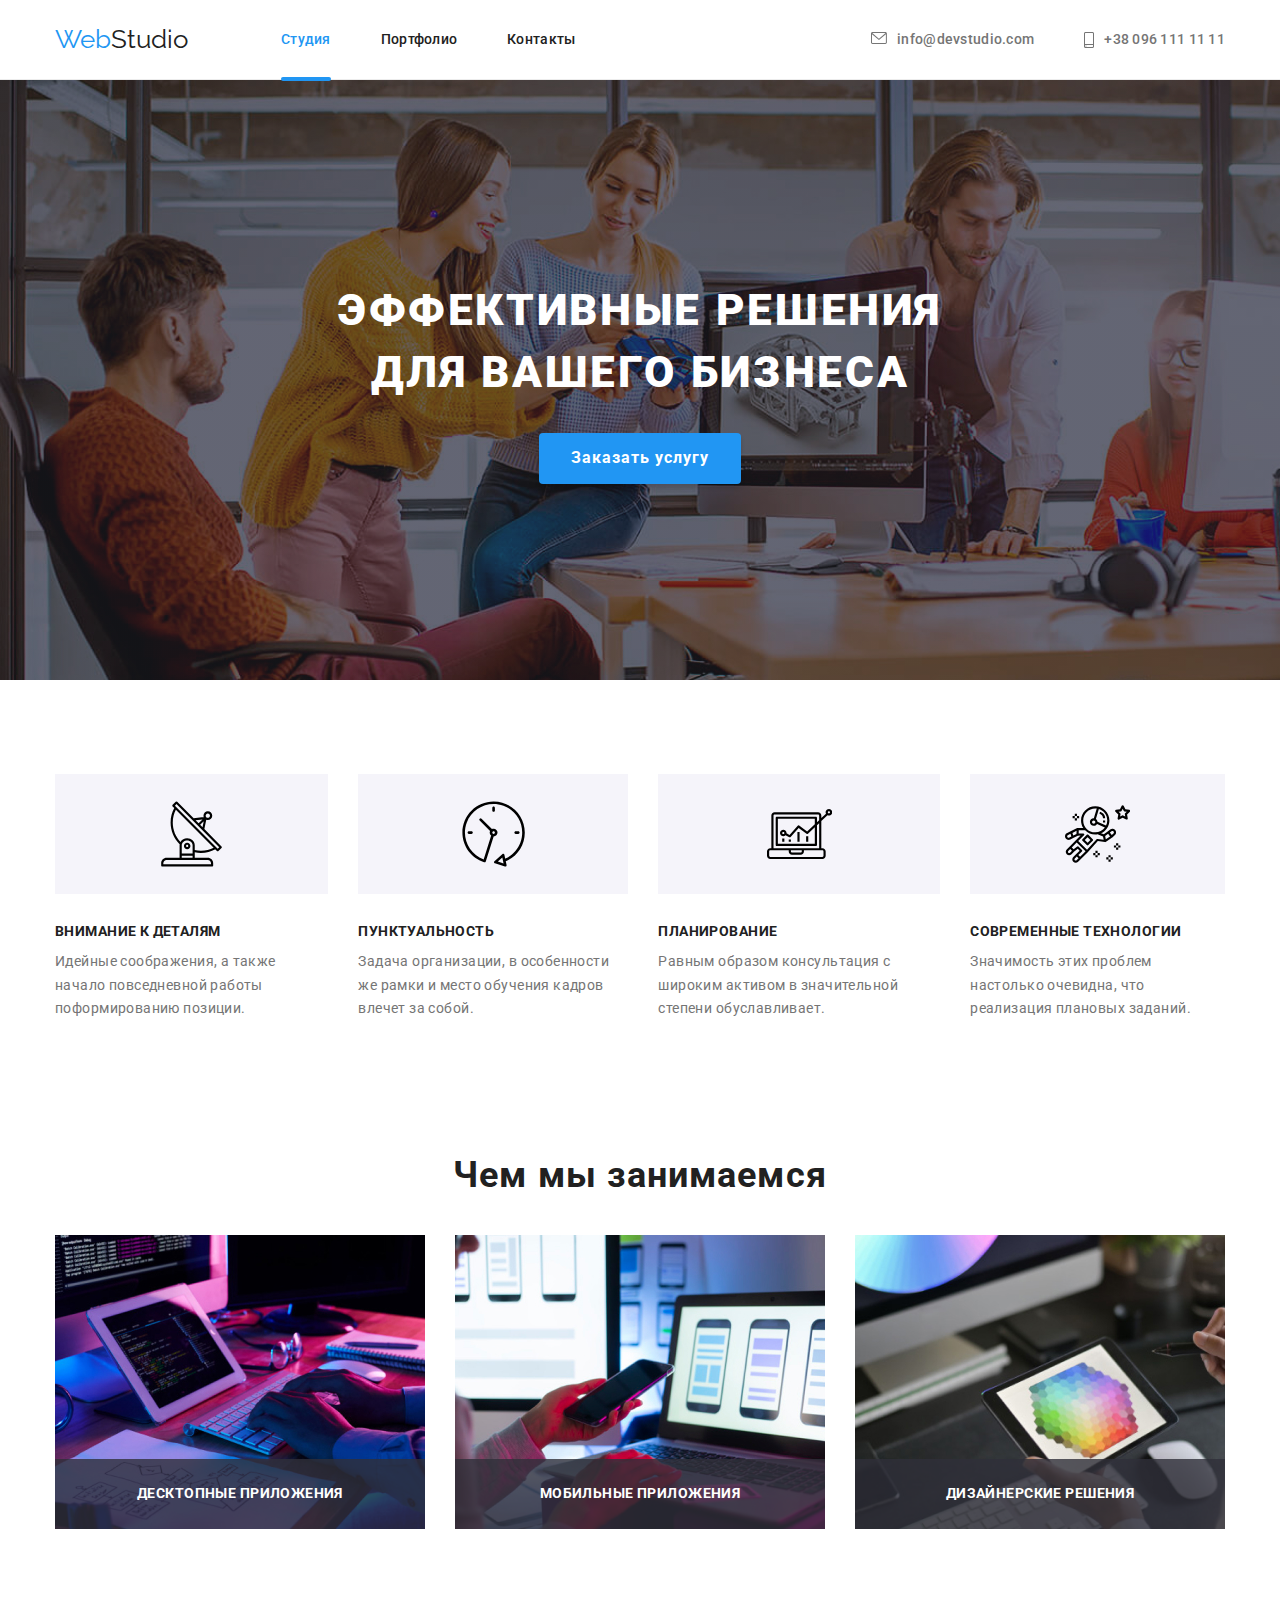
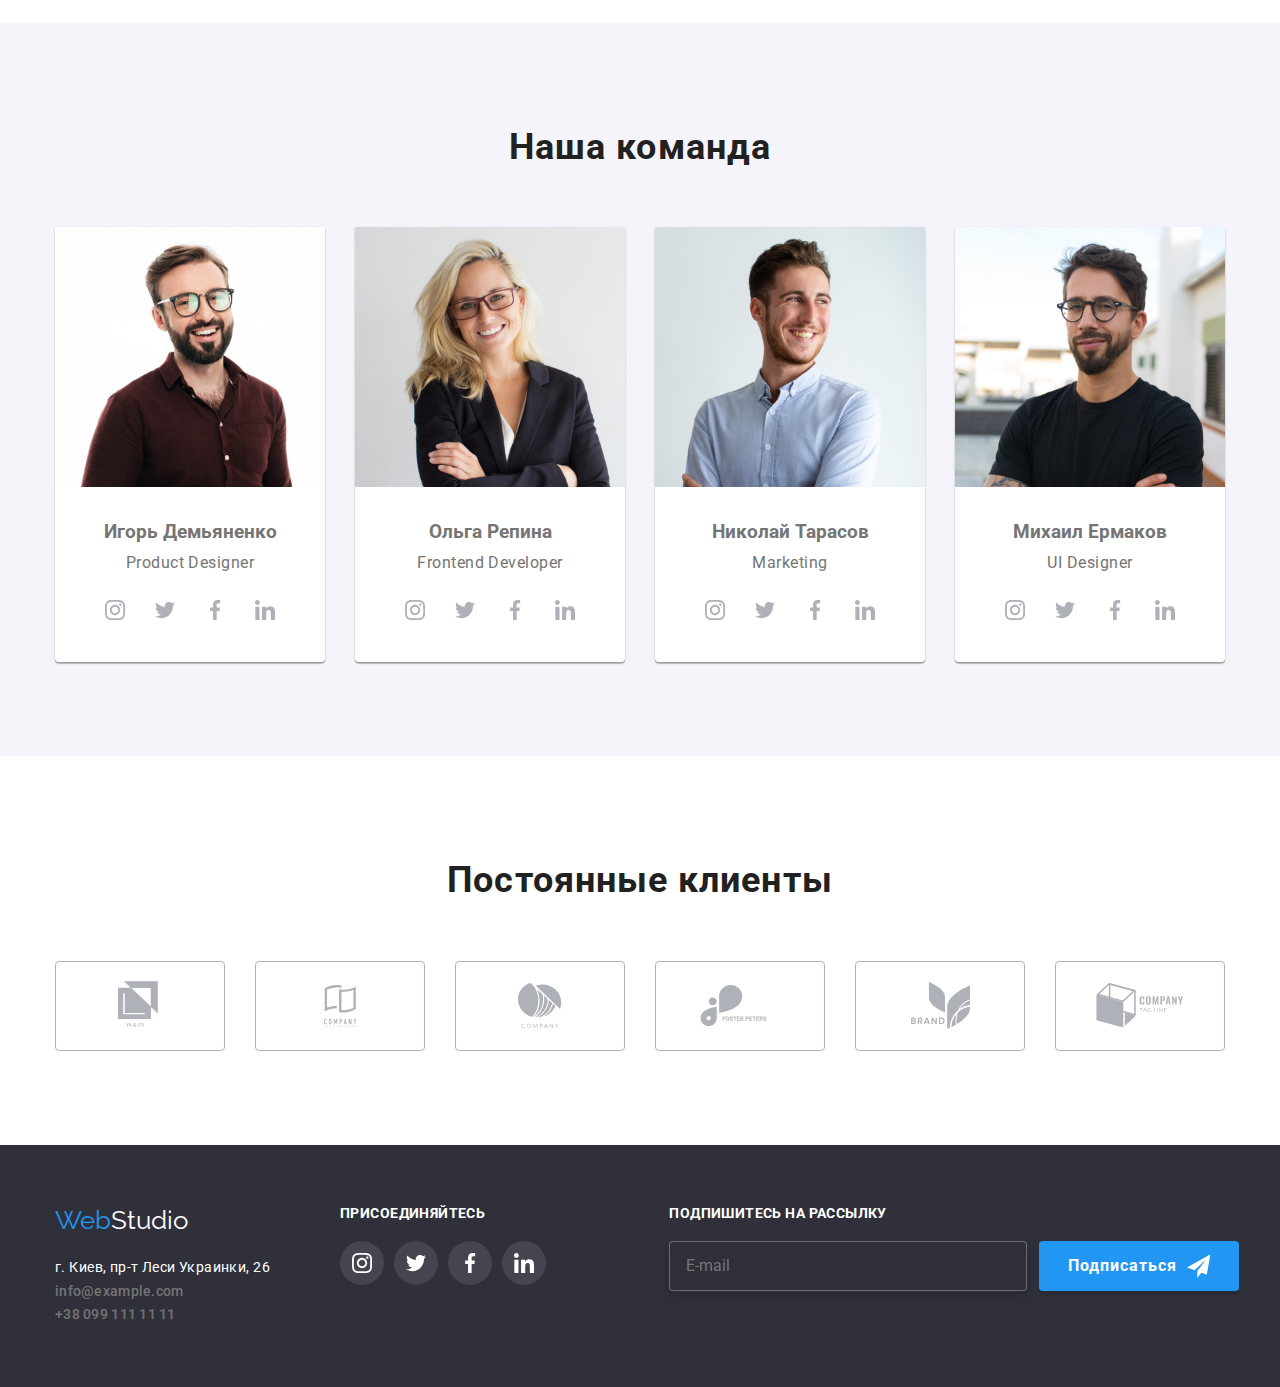
==== index.html @ 52aed9af "commit" ====
<!DOCTYPE html>
<html lang="en">
  <head>
    <meta charset="UTF-8" />
    <meta name="viewport" content="width=device-width, initial-scale=1.0" />
    <title>Web Studio</title>
    <link href="https://fonts.googleapis.com/css2?family=Raleway:wght@700&family=Roboto:wght@400;500;700;900&display=swap"
      rel="stylesheet">
      <link rel="stylesheet" href="https://cdnjs.cloudflare.com/ajax/libs/modern-normalize/1.0.0/modern-normalize.min.css">
    <link rel="stylesheet" href="./css/common.css">
    <link rel="stylesheet" href="./css/main.css">
  </head>
  <body class="page">
    <!--header-->
    <header class="header">
      <div class="container header-nav">
        <nav class="header-nav">
        <a href="./index.html" aria-label="Logo" class="logo">Web<span class="header-logo">Studio</span></a>
        <ul class="site-nav list">
          <li class="item"><a href="./index.html" class="site-nav-link current">Студия</a></li>
          <li class="item"><a href="./portfolio.html" class="site-nav-link">Портфолио</a></li>
          <li class="item"><a href="#Контакты" class="site-nav-link">Контакты</a></li>
        </ul>
        </nav>
        
        <address class="site-nav-right">
        <ul class="site-nav-right list">
          <li class="item-right">
            <a href=mailto:info@example.com class="site-nav-right-link mail-icon">
            <svg class="icon" width="16px" height="12px">
              <use href="./images/symbol-defs.svg#icon-mail"></use>
            </svg>
            info@devstudio.com
          </a>
        </li>
          <li class="item-right">
            <a href="tel:+380991111111" class="site-nav-right-link  tel-icon">
            <svg class="icon" width="10px" height="16px">
              <use href="./images/symbol-defs.svg#icon-tel"></use>
            </svg>
            +38 096 111 11 11</a>
          </li>
        </ul>
        </address>
      </div>
    </header>

    <main>
      <!--hero-->
      <section class="hero">
          <h1 class="hero-title">Эффективные решения <br> для вашего бизнеса</h1>
          <button class="button" data-modal-open>Заказать услугу</button>
      </section>

      <!--advantages--> 
      <section class="section-advantages">
        <div class="container advantages">
          <ul class="advantages-list list">
            <li class="advantages-list-items first-advantage">
              <a class="adv-link-icon" href="">
                <svg class="advantages-icon" width="65px" height="70px">
                  <use href="./images/symbol-defs.svg#icon-firstadv"></use>
                </svg>
              </a>
              <h2 class="advantages-list-title">ВНИМАНИЕ К ДЕТАЛЯМ</h2>
              <p class="advantages-text">
                Идейные соображения, а также начало повседневной работы
                поформированию позиции.
              </p>
            </li>
            <li class="advantages-list-items second-advantage">
              <a class="adv-link-icon" href="">
                <svg class="advantages-icon" width="65.23px" height="70px">
                  <use href="./images/symbol-defs.svg#icon-secondadv"></use>
                </svg>
              </a>
              <h2 class="advantages-list-title">ПУНКТУАЛЬНОСТЬ</h2>
              <p class="advantages-text">
                Задача организации, в особенности же рамки и место обучения кадров
                влечет за собой.
              </p>
            </li>
            <li class="advantages-list-items third-advantage">
              <a class="adv-link-icon" href="">
                <svg class="advantages-icon" width="65.23px" height="70px">
                  <use href="./images/symbol-defs.svg#icon-thirdadv"></use>
                </svg>
              </a>
              <h2 class="advantages-list-title">ПЛАНИРОВАНИЕ</h2>
              <p class="advantages-text">
                Равным образом консультация с широким активом в значительной
                степени обуславливает.
              </p>
            </li>
            <li class="advantages-list-items fourth-advantage">
              <a class="adv-link-icon" href="">
                <svg class="advantages-icon" width="65.23px" height="70px">
                  <use href="./images/symbol-defs.svg#icon-fourthadv"></use>
                </svg>
              </a>
              <h2 class="advantages-list-title">СОВРЕМЕННЫЕ ТЕХНОЛОГИИ</h2>
              <p class="advantages-text">
                Значимость этих проблем настолько очевидна, что реализация
                плановых заданий.
              </p>
            </li>
          </ul>
        </div>
      </section>

      <!--Services-->
      <section class="section-services">
        <div class="services container">
          <h2 class="services-title">Чем мы занимаемся</h2>
          <ul class="services-list list">
            <li class="services-list-point">
              <div class="services-container">
                <img class="service-list-image" src="/images/img.jpg" alt="image">
                <p class="services-text">Десктопные приложения</p>
              </div>
            </li>
            
            <li class="services-list-point">
              <div class="services-container">
                <img class="service-list-image" src="/images/img1.jpg" alt="image">
                <p class="services-text">Мобильные приложения</p>
              </div>
            </li>
            <li class="services-list-point">
              <div class="services-container">
                <img class="service-list-image" src="/images/img2.jpg" alt="image">
                <p class="services-text">Дизайнерские решения</p>
              </div>
            </li>
          </ul>
        </div>
      </section>

      <!--Team-->
      <section class="section-team">
          <div class="container">
            <h2 class="team-title">Наша команда</h2>
            <ul class="list team">
              <li class="team-list">
                <img src="/images/img3.jpg" alt="Игорь Демьяненко" width="270"/>
                <h3 class="section-title-name">Игорь Демьяненко</h3>
                <p class="team-position">Product Designer</p>
                <ul class="list icon-list" >
                  <li class="team-social">
                    <a class="team-icon" href="">
                      <svg class="team-svg" width="20px" height="20px">
                        <use href="./images/symbol-defs.svg#icon-insta"></use>
                      </svg>
                   </a>
                  </li>
                  <li class="team-social">
                    <a href="" class="team-icon">
                    <svg class="team-svg" width="20px" height="20px">
                      <use href="./images/symbol-defs.svg#icon-twitter"></use>
                    </svg>
                    </a>
                  </li>
                  <li class="team-social">
                    <a href="" class="team-icon">
                    <svg class="team-svg" width="20px" height="20px">
                      <use href="./images/symbol-defs.svg#icon-facebook"></use>
                    </svg>
                    </a>
                  </li>
                  <li class="team-social">
                    <a href="" class="team-icon">
                    <svg class="team-svg" width="20px" height="20px">
                      <use href="./images/symbol-defs.svg#icon-linkedin"></use>
                    </svg>
                    </a>
                  </li>
                </ul>
              </li>
              <li class="team-list">
                <img src="/images/img4.jpg" alt="Ольга Репина" width="270"/>
                <h3 class="section-title-name">Ольга Репина</h3>
                <p class="team-position">Frontend Developer</p>
                <ul class="list icon-list">
                  <li class="team-social">
                    <a class="team-icon" href="">
                      <svg class="team-svg" width="20px" height="20px">
                        <use href="./images/symbol-defs.svg#icon-insta"></use>
                      </svg>
                    </a>
                  </li>
                  <li class="team-social">
                    <a href="" class="team-icon">
                      <svg class="team-svg" width="20px" height="20px">
                        <use href="./images/symbol-defs.svg#icon-twitter"></use>
                      </svg>
                    </a>
                  </li>
                  <li class="team-social">
                    <a href="" class="team-icon">
                      <svg class="team-svg" width="20px" height="20px">
                        <use href="./images/symbol-defs.svg#icon-facebook"></use>
                      </svg>
                    </a>
                  </li>
                  <li class="team-social">
                    <a href="" class="team-icon">
                      <svg class="team-svg" width="20px" height="20px">
                        <use href="./images/symbol-defs.svg#icon-linkedin"></use>
                      </svg>
                    </a>
                  </li>
                </ul>
              </li>
              <li class="team-list">
                <img src="/images/img5.jpg" alt="Николай Тарасов" width="270"/>
                <h3 class="section-title-name">Николай Тарасов</h3>
                <p class="team-position">Marketing</p>
                <ul class="list icon-list">
                  <li class="team-social">
                    <a class="team-icon" href="">
                      <svg class="team-svg" width="20px" height="20px">
                        <use href="./images/symbol-defs.svg#icon-insta"></use>
                      </svg>
                    </a>
                  </li>
                  <li class="team-social">
                    <a href="" class="team-icon">
                      <svg class="team-svg" width="20px" height="20px">
                        <use href="./images/symbol-defs.svg#icon-twitter"></use>
                      </svg>
                    </a>
                  </li>
                  <li class="team-social">
                    <a href="" class="team-icon">
                      <svg  class="team-svg" width="20px" height="20px">
                        <use href="./images/symbol-defs.svg#icon-facebook"></use>
                      </svg>
                    </a>
                  </li>
                  <li class="team-social">
                    <a href="" class="team-icon">
                      <svg  class="team-svg" width="20px" height="20px">
                        <use href="./images/symbol-defs.svg#icon-linkedin"></use>
                      </svg>
                    </a>
                  </li>
                </ul>
              </li>
              <li class="team-list">
                <img src="/images/img6.jpg" alt="Михаил Ермаков" width="270"/>
                <h3 class="section-title-name">Михаил Ермаков</h3>
                <p class="team-position">UI Designer</p>
              <ul class="list icon-list">
                <li class="team-social">
                  <a class="team-icon" href="">
                    <svg class="team-svg" width="20px" height="20px">
                      <use href="./images/symbol-defs.svg#icon-insta"></use>
                    </svg>
                  </a>
                </li>
                <li class="team-social">
                  <a href="" class="team-icon">
                    <svg class="team-svg" width="20px" height="20px">
                      <use href="./images/symbol-defs.svg#icon-twitter"></use>
                    </svg>
                  </a>
                </li>
                <li class="team-social">
                  <a href="" class="team-icon">
                    <svg class="team-svg" width="20px" height="20px">
                      <use href="./images/symbol-defs.svg#icon-facebook"></use>
                    </svg>
                  </a>
                </li>
                <li class="team-social">
                  <a href="" class="team-icon">
                    <svg class="team-svg" width="20px" height="20px">
                      <use href="./images/symbol-defs.svg#icon-linkedin"></use>
                    </svg>
                  </a>
                </li>
              </ul>
              </li>
            </ul>
          </div>
      </section>

      <!--CLIENTS-->
      <section class="clients">
        <div class="container">
          <h2 class="clients-title">Постоянные клиенты</h2>
          <ul class="list clients-logo-list">
            <li class="logo-list list">
              <a class="clients-logo" href="">
                <svg class="clients-svg" width="44px" height="49px">
                  <use href="./images/symbol-defs.svg#icon-logo1"></use>
                </svg>
              </a>
            </li>
            <li class="logo-list list">
              <a class="clients-logo" href="">
                <svg class="clients-svg" width="41px" height="42px">
                  <use href="./images/symbol-defs.svg#icon-logo2"></use>
                </svg>
              </a>
            </li>
            <li class="logo-list list">
              <a class="clients-logo" href="">
                <svg class="clients-svg" width="44px" height="49px">
                  <use href="./images/symbol-defs.svg#icon-logo3"></use>
                </svg>
              </a>
            </li>
            <li class="logo-list list">
              <a class="clients-logo" href="">
                <svg class="clients-svg" width="80px" height="42px">
                  <use href="./images/symbol-defs.svg#icon-logo4"></use>
                </svg>
              </a>
            </li>
            <li class="logo-list list">
              <a class="clients-logo" href="">
                <svg class="clients-svg" width="59px" height="47px">
                  <use href="./images/symbol-defs.svg#icon-logo5"></use>
                </svg>
              </a>
            </li>
            <li class="logo-list list">
              <a class="clients-logo" href="">
                <svg class="clients-svg" width="88px" height="45px">
                  <use href="./images/symbol-defs.svg#icon-logo6"></use>
                </svg>
              </a>
            </li>
          </ul>
          
        </div>
      </section>

    </main>
    <!--Footer-->
      <footer class="footer">
        <div class="footer-container container">
        <div class="footer-left">
          <a href="./index.html" class="footer-logo">Web<span class="footer-logo-span">Studio</span></a>
          <address class="adress">
            <ul class="footer-list list">
              <li class="adress-list">
                <a class="location-link" href="https://goo.gl/maps/Xqh2hJg4J4XLnShu8" target="_blank"><span class="location">г. Киев, пр-т
                    Леси
                    Украинки, 26</span></a></li>
              <li class="adress-list">
                <a href="mailto:info@example.com" class="footer-contacts">info@example.com</a>
              </li>
              <li class="adress-list">
                <a href="tel:+380991111111" class="footer-contacts">+38 099 111 11 11</a>
              </li>
            </ul>
          </address>
          </div>
          <div class="footer-center ">
            <h2 class="footer-center-title">ПРИСОЕДИНЯЙТЕСЬ</h2>
            <ul class="list footer-list-center">
              <li class="footer-social">
                <a class="footer-icon" href="">
                  <svg class="footer-svg" width="20px" height="20px">
                    <use href="./images/symbol-defs.svg#icon-insta"></use>
                  </svg>
                </a>
              </li>
              <li class="footer-social">
                <a class="footer-icon" href="">
                  <svg class="footer-svg" width="20px" height="20px">
                    <use href="./images/symbol-defs.svg#icon-twitter"></use>
                  </svg>
                </a>
              <li class="footer-social">
                <a class="footer-icon" href="">
                  <svg class="footer-svg" width="20px" height="20px">
                    <use href="./images/symbol-defs.svg#icon-facebook"></use>
                  </svg>
                </a>
              </li>
              <li class="footer-social">
                <a class="footer-icon" href="">
                  <svg class="footer-svg" width="20px" height="20px">
                    <use href="./images/symbol-defs.svg#icon-linkedin"></use>
                  </svg>
                </a>
              </li>
            </ul>
          </div>
          <div class="footer-right">
            <form action="#" class="footer-form">
              <div class="text-right-container">
                <h2 class="footer-title-right">Подпишитесь на рассылку</h2>
                <input type="email" name="user-email" placeholder="E-mail" class="footer-mail">
              </div>
              <div class="button-container">
                <button class="footer-button button" type="submit">Подписаться
                <svg class="icon-send">
                  <use href="./images/symbol-def2.svg#icon-send"></use>
                </svg>
              </button>
              </div>  
            </form>
          </div>
        </div>
      </footer>
      <div class="backdrop is-hidden" data-modal>

          </form>
        <div class="modal">
          <button type="button" data-modal-close class="close-modal">
            <svg class="form-close">
              <use href="./images/symbol-def2.svg#icon-close" width="18" height="18"></use>
            </svg>
          </button>
          <form action="#" method="POST" class="contact-form">
          <h2 class="contact-form-title">Оставьте свои данные, мы вам перезвоним</h2>

            <div class="form-section">
            <label for="user-name" class="text-description">Имя</label>
            <input type="text" class="contact-form-input" name="user-name" id="user-name" minlength="2" placeholder="">
            <svg class="form-icon" width="18" height="18">
              <use href="./images/symbol-def2.svg#icon-person"></use>
            </svg>
          </div>
          
          <div class="form-section">
            <label for="user-tel" class="text-description">Телефон</label>
            <input type="tel" class="contact-form-input" name="user-tel" id="user-tel" placeholder="">
            <svg class="form-icon" width="18" height="18">
              <use href="./images/symbol-def2.svg#icon-phone"></use>
            </svg>
          </div>
          
          <div class="form-section">
            <label for="user-email" class="text-description">Почта</label>
            <input type="email" class="contact-form-input" name="user-email" id="user-email" placeholder="">
            <svg class="form-icon" width="18" height="18">
              <use href="./images/symbol-def2.svg#icon-email"></use>
            </svg>
          </div>
          
          <div class="form-section">
            <label for="client-message" class="text-description">Коментарии</label>
            <textarea class="contact-form-message" name="user-message" id="client-message" placeholder="Введите текст"></textarea>
          </div>
          
          <div class="form-section">
            <input type="checkbox" value="accept-policy" name="user-policy" id="user-policy" class="contact-form-checkbox visually-hiden">
            <label for="user-policy" id="policy" class="user-policy-icon">
            <span class="policy-text">Соглашаюсь с рассылкой и принимаю <a href="#" class="policy-link">Условия договора</a></span>
            </label>
            <button type="submit" class="contact-form-button button">Отправить</button>
          </div>
        </div>
      </div>
<script src="./js/modal.js"></script>
  </body>
</html>
---- css/common.css ----
:root {
  --primary-text-color: #757575;
  --title-text-color: #212121;
  --accent-color: #2196f3;
  --primary-bg-color: #ffffff;
}

.page {
  background-color: var(--primary-bg-color);
  color: var(--primary-text-color);
}

.logo {
  color: var(--title-text-color);
}
/* Site nav */

.site-nav-link {
  color: var(--title-text-color);
}
.site-nav .current {
  color: var(--accent-color);
}

.site-nav-link:hover,
.site-nav-link:focus {
  color: var(--accent-color);
}
.site-nav-right-link {
  color: var(--primary-text-color);
}
.site-nav-right-link:hover,
.site-nav-right-link:focus {
  color: var(--accent-color);
}
---- css/main.css ----
:root {
  --primary-text-color: #757575;
  --title-text-color: #212121;
  --accent-color: #2196f3;
  --primary-bg-color: #ffffff;
  --portfolio-filter-button: #f5f4fa;
}
/* Цвет заголовков #212121   */
/* Цвет текста #757575 */
/* Цвет акцента #2196F3 */
.page {
  margin: 0px;
  background-color: var(--primary-bg-color);
  color: var(--primary-text-color);
  font-family: roboto, sans-serif;
}
.list {
  margin-top: 0px;
  margin-bottom: 0px;
  padding-left: 0px;
  list-style: none;
}

.hiden-title {
  display: none;
}

/* Container */

.container {
  width: 1200px;
  padding-right: 15px;
  padding-left: 15px;
  margin-left: auto;
  margin-right: auto;
}

/* button */

.button {
  padding: 10px 32px;
  border: none;
  border-radius: 4px;
  color: var(--primary-bg-color);
  background-color: var(--accent-color);
  font-weight: bold;
  font-size: 16px;
  line-height: 1.9;
  align-items: center;
  text-align: center;
  letter-spacing: 0.06em;
  text-decoration: none;
  box-shadow: 0px 4px 4px 0px rgba(0, 0, 0, 0.15);

}

.button-portfolio :hover {
  color: var(--accent-color);
}
/* LOGO */

.logo {
  margin-right: 93px;
  color: var(--accent-color);
  font-family: Raleway;
  font-size: 26px;
  line-height: 1.2;
  letter-spacing: 3%;
  text-decoration: none;
}

.header-logo {
  color: var(--title-text-color);
}
/* header */

.header {
  padding-bottom: 24px;
  padding-top: 24px;
  border-bottom: 1px solid #ececec;
}

.footer-logo-span {
  color: var(--primary-bg-color);
}
.header-nav {
  padding-top: 0px;
  padding-bottom: 0px;
  align-items: center;
  display: flex;
}
/* Site nav */

.site-nav {
  display: flex;
  position: relative;
}
.item {
  display: block;
  position: relative;
}

.site-nav .item:not(:last-child) {
  margin-right: 50px;
}

.site-nav-link {
  display: inline-block;
  color: var(--title-text-color);
  transition-duration: 250ms;
  transition-timing-function: cubic-bezier(0.4, 0, 0.2, 1);
  font-weight: 500;
  font-size: 14px;
  line-height: 1.1;
  letter-spacing: 0.02em;
  text-decoration: none;
}

/* .site-nav-link:hover::before,
.site-nav-link:focus::before, */
.current::before {
  content: '';
  position: absolute;
  width: 100%;
  height: 100%;
  top: 100%;
  bottom: 0;
  display: block;
  bottom: 0;
  height: 4px;
  background-color: var(--accent-color);
  border-radius: 2px;
  transform: translateY(28px);
}

.site-nav .current {
  color: var(--accent-color);
}

.site-nav-link:hover,
.site-nav-link:focus {
  color: var(--accent-color);
}

.site-nav-right .item-right + .item-right {
  margin-left: 50px;
}

.icon {
  margin-right: 10px;
  fill: var(--primary-text-color);
}
.site-nav-right-link:hover .icon,
.site-nav-right-link:focus .icon {
  fill: var(--accent-color);
}

.site-nav-right {
  display: flex;
  margin-left: auto;
}

.site-nav-right-link {
  display: flex;
  transition-duration: 250ms;
  transition-timing-function: cubic-bezier(0.4, 0, 0.2, 1);

  color: var(--primary-text-color);

  font-style: normal;
  font-weight: 500;
  font-size: 14px;
  line-height: 1.1;
  letter-spacing: 0.02em;
  text-decoration: none;
}

.site-nav-right-link:hover,
.site-nav-right-link:focus {
  fill: var(--accent-color);
}

/* hero */

.hero {
  height: 600px;
  margin-left: auto;
  margin-right: auto;
  background: #c4c4c4;
  background-image: linear-gradient(
      to right,
      rgba(47, 48, 58, 0.4),
      rgba(47, 48, 58, 0.4)
    ),
    url(../images/hero/growing.jpg);
  background-size: cover;
  background-repeat: no-repeat;
  padding-top: 200px;
  padding-bottom: 200px;

  text-align: center;
}

.hero-title {
  margin-top: 0px;
  margin-bottom: 30px;

  color: var(--primary-bg-color);
  font-weight: 900;
  font-size: 44px;
  line-height: 1.4;
  text-align: center;
  letter-spacing: 0.06em;
  text-transform: uppercase;
}
/* Section */

.section {
  box-sizing: border-box;
  margin-top: 0px;
  margin-bottom: 0px;
}
/* advantages */

.section-advantages {
  padding-top: 94px;
  padding-bottom: 94px;
}

.advantages {
  box-sizing: border-box;
}

.advantages-list {
  display: flex;
  flex-shrink: 0.9;
  padding-left: 0px;
  text-decoration: none;
  border-radius: 4px;
}
.advantages-list .advantages-list-items:not(:last-child) {
  margin-right: 30px;
}

.advantages-list-items {
  display: block;
  text-align: center;
}

.advantages-list-title {
  text-align: left;
  margin-top: 0px;
  margin-bottom: 10px;
  color: var(--title-text-color);
  font-weight: bold;
  font-size: 14px;
  line-height: 1.1;
  letter-spacing: 0.03em;
  text-transform: uppercase;
}

.adv-link-icon {
  display: flex;
  justify-content: center;
  align-items: center;
  margin-bottom: 30px;
  height: 120px;
  background-color: var(--portfolio-filter-button);
}
.advantages-text {
  text-align: left;
  margin-top: 0px;
  margin-bottom: 0px;
  font-size: 14px;
  line-height: 1.71;
  letter-spacing: 0.03em;
}

/* services */

.section-services {
  padding-bottom: 94px;
}

.services-title {
  padding-top: 0px;
  padding-bottom: 0px;
  color: var(--title-text-color);

  font-weight: 700;
  font-size: 36px;
  line-height: 1.67;
  text-align: center;
  letter-spacing: 0.03em;
}
.services-list {
  display: flex;
  justify-content: center;
}

.services-container {
  display: flex;
  justify-content: center;
  position: relative;
}

.services-list-point {
  display: flex;
  position: relative;
  flex-basis: calc((100%-2 * 30px) / 3);
}

.services-list-point:not(:last-child) {
  margin-right: 30px;
}

.services-text {
  width: 370px;
  height: 70px;
  position: absolute;
  display: flex;
  bottom: 0%;
  align-items: center;
  justify-content: center;

  font-weight: bold;
  font-size: 14px;
  line-height: 1.14;
  text-align: center;
  letter-spacing: 0.03em;
  text-transform: uppercase;
  padding: 27px 82px;
  margin: 0;
  background-color: rgba(47, 48, 58, 0.8);
  color: var(--primary-bg-color);
}
/* SOCIAL MEDIA */

.social-list {
  display: flex;
  justify-content: center;
  padding-left: 32px;
  padding-right: 32px;
  margin-top: 16px;
}

/* team */
.icon-list {
  display: flex;
  justify-content: space-evenly;
  align-items: center;
  margin-top: 16px;
  padding-right: 32px;
  padding-left: 32px;
}
.team-svg {
  fill: #afb1b8;
  transition-timing-function: cubic-bezier(0.4, 0, 0.2, 1);
  transition-duration: 250ms;
}
.team-svg:hover,
.team-svg:focus {
  fill: var(--primary-bg-color);
}

.team-icon {
  display: flex;
  justify-content: center;
  align-items: center;
  transition-duration: 250ms;
  transition-timing-function: cubic-bezier(0.4, 0, 0.2, 1);

  width: 44px;
  height: 44px;
  border-radius: 50%;
}
.team-icon:hover,
.team-icon:focus {
  background-color: var(--accent-color);
}

.team-icon:hover .team-svg,
.team-icon:focus .team-svg {
  fill: var(--primary-bg-color);
}

.section-team {
  background-color: var(--portfolio-filter-button);
  padding-bottom: 94px;
  padding-top: 94px;
}

.team-title {
  margin-top: 0px;
  margin-bottom: 50px;
  padding-top: 0px;
  padding-bottom: 0px;
  color: var(--title-text-color);

  font-weight: 700;
  font-size: 36px;
  line-height: 1.67;
  text-align: center;
  letter-spacing: 0.03em;
}
.team {
  display: flex;
  justify-content: center;
}

.team-list {
  width: 270px;
  align-items: center;
  padding-bottom: 30px;
  background-color: var(--primary-bg-color);
  box-shadow: 0px 1px 3px rgba(0, 0, 0, 0.12), 0px 1px 1px rgba(0, 0, 0, 0.14),
    0px 2px 1px rgba(0, 0, 0, 0.2);
  border-radius: 0px 0px 4px 4px;
}

.team .team-list + .team-list {
  margin-left: 30px;
}

.section-title-name {
  text-align: center;
  margin-top: 0px;
  margin-bottom: 0px;
  padding-top: 30px;
  padding-bottom: 10px;
}

.team-position {
  text-align: center;
  margin-bottom: 0px;
  margin-top: 0px;
  font-size: 16px;
  line-height: 1.2;
  letter-spacing: 0.03em;
}

.team-block {
  padding-bottom: 94px;
}

/* ===================CLIENTS================= */
.clients {
  padding-bottom: 94px;
  padding-top: 94px;
}

.clients-list {
  display: flex;
}

.clients-logo-list {
  display: flex;
}
.clients-logo {
  display: flex;

  justify-content: center;
  align-items: center;

  width: 170px;
  height: 90px;
  border: 1px solid #afb1b8;
  border-radius: 4px;
  transition-duration: 250ms;
  transition-timing-function: cubic-bezier(0.4, 0, 0.2, 1);

  text-decoration: none;
}

.clients-logo:hover,
.clients-logo:focus {
  border: 1px var(--accent-color) solid;
}
.clients-logo:hover .clients-svg {
  fill: var(--accent-color);
}

.clients-svg {
  transition-duration: 250ms;
  transition-timing-function: cubic-bezier(0.4, 0, 0.2, 1);

  fill: #afb1b8;
}

.logo-list:not(:last-child) {
  margin-right: 30px;
}

.clients-title {
  margin-top: 0px;
  margin-bottom: 50px;
  padding-top: 0px;
  padding-bottom: 0px;
  color: var(--title-text-color);

  font-weight: 700;
  font-size: 36px;
  line-height: 1.67;
  text-align: center;
  letter-spacing: 0.03em;
}

/* ===============footer left===================== */
.footer-container {
  display: flex;
}
.footer-left {
  display: inline-block;
}

.footer-title {
  color: var(--title-text-color);
}
.footer {
  padding-bottom: 60px;
  padding-top: 60px;

  background-color: #2f303a;
}
.footer-list:nth-child(-n + 2) {
  margin-bottom: 0px;
}

.footer-logo {
  display: inline-block;
  margin-bottom: 20px;
  color: var(--accent-color);
  font-family: Raleway;
  font-size: 26px;
  line-height: 1.2;
  letter-spacing: 3%;
  text-decoration: none;
}

.footer-contacts {
  text-decoration: none;
  color: var(--primary-text-color);
  font-weight: 500;
  font-size: 14px;
  line-height: 1.1;
  letter-spacing: 0.02em;
}

/* ======================FOOTER CENTER==================== */
.footer-center-list {
  display: flex;
  justify-content: center;
  margin-top: 20px;
}

.footer-center-title,
.footer-title-right {
  font-weight: bold;
  margin-top: 0px;
  margin-bottom: 0px;
  font-size: 14px;
  line-height: 1.143;
  letter-spacing: 0.03em;
  color: var(--primary-bg-color);
  text-transform: uppercase;
}

.footer-center {
  display: inline-block;
  margin-left: auto;
  margin-left: 70px;
}
.footer-list-center {
  display: flex;
  justify-content: center;
  align-items: center;
  margin-top: 20px;
}

.footer-social:not(:last-child) {
  margin-right: 10px;
}

.footer-center-social:not(:last-child) {
  margin-right: 10px;
}

.footer-svg {
  fill: var(--primary-bg-color);
}

.footer-icon {
  background-color: rgba(255, 255, 255, 0.1);
  display: flex;
  justify-content: center;
  align-items: center;
  width: 44px;
  height: 44px;
  border-radius: 50%;
  transition-duration: 250ms;
  transition-timing-function: cubic-bezier(0.4, 0, 0.2, 1);
}

.footer-icon:hover,
.footer-icon:focus {
  background-color: var(--accent-color);
}

/* =======================footer-right=================== */

.footer-right {
  display: flex;
  width: 47.5%;
  margin-left: auto;
}
.button-container {
  display: flex;
  justify-content: space-between;
  align-items: center;
}

.footer-form {
  display: flex;
}

.footer-button {
display: flex;
text-align: center;
width: 200px;
height: 50px;
padding: 10px 29px;
}




.icon-send {
  align-items: center;
  width: 24px;
  height: 24px;
  fill: var(--primary-bg-color);
  margin-left: 10px;
}


.footer-title-right {
  margin-bottom: 20px;
}

.footer-mail {
  width: 358px;
  padding: 15px 16px;
  margin-right: 12px;
  background-color: rgba(47, 48, 58, 1);
  border: 1px solid rgba(255, 255, 255, 0.3);
  box-sizing: border-box;
  filter: drop-shadow(0px 4px 4px rgba(0, 0, 0, 0.15));
  border-radius: 4px;
  color: var(--portfolio-filter-button);
}

/* adress */

.adress {
  font-style: normal;
  font-size: 14px;
  line-height: 1.7;
  letter-spacing: 0.03em;
  color: rgba(255, 255, 255, 0.6);
}

.location {
  font-size: 14px;
  line-height: 1.7;
  letter-spacing: 0.03em;
  color: #ffffff;
}

.location-link {
  text-decoration: none;
}

/* PPORTFOLIO CSS */
/* Main block filter button */

.portfolio {
  padding-bottom: 94px;
  padding-top: 94px;
}

.filter-button {
  padding: 6px 22px;

  border: 0px;
  border-radius: 4px;

  font-family: roboto, sans-serif;
  font-weight: 500;
  font-size: 16px;
  line-height: 1.62;
  letter-spacing: 0.03em;
  color: var(--title-text-color);
  background-color: var(--portfolio-filter-button);
}

.filter-list-item:not(:last-child) {
  margin-right: 9px;
}

.filter-list {
  justify-content: center;
  display: flex;
  margin-bottom: 50px;
}

.filter-button:hover,
.filter-button:focus {
  background-color: var(--accent-color);
  color: var(--portfolio-filter-button);
  box-shadow: 0px 3px 1px rgba(0, 0, 0, 0.1), 0px 1px 2px rgba(0, 0, 0, 0.08),
    0px 2px 2px rgba(0, 0, 0, 0.12);
}

/* Portfolio offer */

.offer-container {
  margin-right: auto;
  margin-left: auto;
}

.offer-title {
  font-weight: bold;
  font-size: 18px;
  line-height: 2;
  letter-spacing: 0.06em;
  color: #212121;
  text-decoration: none;
  margin: 0;
}

.offer {
  justify-content: space-between;
  display: flex;
  flex-wrap: wrap;
}
.offer-item:nth-child(3n) {
  margin-right: 0px;
}

.offer-item {
  border: 1px solid #eeeeee;
  width: 370px;
  margin-right: 30px;
  margin-bottom: 30px;
}

.offer-item:hover .offer-overlay::before,
.offer-item:hover .offer-overlay-text-container {
  opacity: 1;
  transform: translateY(0);
}

.offer-overlay:before {
  display: inline-block;
  position: absolute;
  content: '';
  width: 100%;
  height: 100%;
  background-color: rgba(33, 150, 243, 0.9);
  opacity: 1;
  transform: translateY(100%);
  transition: transform 250ms cubic-bezier(0.4, 0, 0.2, 1);
}

.offer-overlay-text-container {
  display: flex;
  position: absolute;
  margin: 0;
  padding: 64px 24px;
  top: 0;
  left: 0;
  width: 322px;
  height: 168px;
  justify-content: center;
  align-items: center;
  font-style: normal;
  font-weight: normal;
  font-size: 18px;
  line-height: 1.56;
  color: var(--primary-bg-color);

  letter-spacing: 0.03em;

  transform: translateY(100%);
  transition: transform 250ms cubic-bezier(0.4, 0, 0.2, 1);

  opacity: 0;
}

.offer-overlay {
  display: flex;
  position: relative;
  overflow: hidden;
}

.offer-item:nth-last-child(-n + 3) {
  margin-bottom: 0px;
}
.offer-item:hover {
  box-shadow: 0px 1px 1px rgba(0, 0, 0, 0.12), 0px 4px 4px rgba(0, 0, 0, 0.06),
    1px 4px 6px rgba(0, 0, 0, 0.16);
}

.offer-description-text {
  font-wportfolieight: normal;
  font-size: 16px;
  line-height: 1.9px;
  letter-spacing: 0.03em;
  color: #757575;
}

.offer-text {
  padding: 20px 24px;
}

.offer a {
  text-decoration: none;
}

/* ====================== backdrop======================= */

.backdrop {
  position: fixed;
  top: 0;
  left: 0;
  width: 100%;
  height: 100%;
  background-color: rgba(0, 0, 0, 0.2);
  transition: all 1000ms linear;
}
.modal {
  position: absolute;
  top: 50%;
  left: 50%;
  transform: translate(-50%, -50%);
  width: 528px;
  height: 581px;
  background-color: #fff;
}

.close-modal {
  position: absolute;
  top: 8px;
  right: 8px;
  width: 30px;
  height: 30px;
  background-color: transparent;
  border: 1px solid rgba(0, 0, 0, 0.1);
  border-radius: 50%;
  cursor: pointer;
}

.is-hidden {
  opacity: 0;
  visibility: hidden;
  pointer-events: none;
}

.contact-form {
  display: flex;
  flex-direction: column;
  align-items: center;
  width: 528px;
  padding: 40px 40px;
  margin: auto;
}
.form-section {
  position: relative;
  width: 100%;
  z-index: 1;
}

.contact-form-title {
  color: var(--title-text-color);
  margin: 0;
  margin-bottom: 30px;
  font-weight: bold;
  font-size: 20px;
  line-height: 1.15;
  text-align: center;
  letter-spacing: 0.03em;
}
.police-text {
  display: inline;
  position: absolute;
}

.contact-form-input,
.contact-form-message {
  margin-right: auto;
  margin-left: auto;
  width: 100%;
  height: 40px;
  padding-left: 42px;
  border: 1px solid rgba(33, 33, 33, 0.2);
  box-sizing: border-box;
  border-radius: 4px;
  margin-bottom: 10px;
}

.contact-form-input:hover,
.contact-form-input:focus,
.contact-form-message:hover,
.contact-form-message:focus {
  outline: none;
  border-color: var(--accent-color);
  transition-duration: 250ms;
  transition-timing-function: cubic-bezier(0.4, 0, 0.2, 1);
}
.contact-form-input:focus ~ .form-icon,
.contact-form-input:hover ~ .form-icon {
  fill: var(--accent-color);
}
}

.contact-form-message {
  color: rgba(117, 117, 117, 0.5);
}

.contact-form-button {
  display: block;
  text-align: center;
  margin-top: 30px  ;
  margin-right: auto;
  margin-left: auto;
  width: 200px;
  height: 50px;
}
.contact-form-checkbox {
  width: 448px;
}

.policy-text {
  font-weight: normal;
font-size: 14px;
line-height: 1.71;
letter-spacing: 0.03em;
margin-left: 25px;
}

.policy-link {
  color: var(--accent-color);
}
.contact-form-message {
  height: 120px;
  padding: 12px 16px;
  resize: none;
}

.text-description {
  margin: 0;
  margin-bottom: 4px;
  font-family: Roboto;
  font-style: normal;
  font-weight: normal;
  font-size: 12px;
  line-height: 1.15;

  letter-spacing: 0.01em;
}

.form-icon {
  display: block;
  position: absolute;
  top: 50%;
  left: 12px;
  transform: translateY(-25%);
}
.form-close {
  display: flex;
  position: absolute;
  top: 5px;
  left: 5px;
  overflow: hidden;
  width: 18px;
  height: 18px;

}

.close-modal:hover .form-close,
.close-modal:focus .form-close {
  fill: var(--accent-color);
  
}

.visually-hiden {
  position: absolute;
  clip: rect(1px 1px 1px 1px);
  clip: rect(1px 1px 1px 1px);
  padding: 0;
  border: 0;
  height: 1px;
  width: 1px;
  overflow: hidden;
}

.contact-form-checkbox:checked + .user-policy-icon::before{
background-image: url(../images/check.svg);
}

.user-policy-icon {
  display: flex;
  align-items: center;

}


.user-policy-icon::before {
  display: flex;
  position: absolute;
  content: "";
  width: 16px;
  height: 15px;
  background-image: url(../images/check2.svg);
}
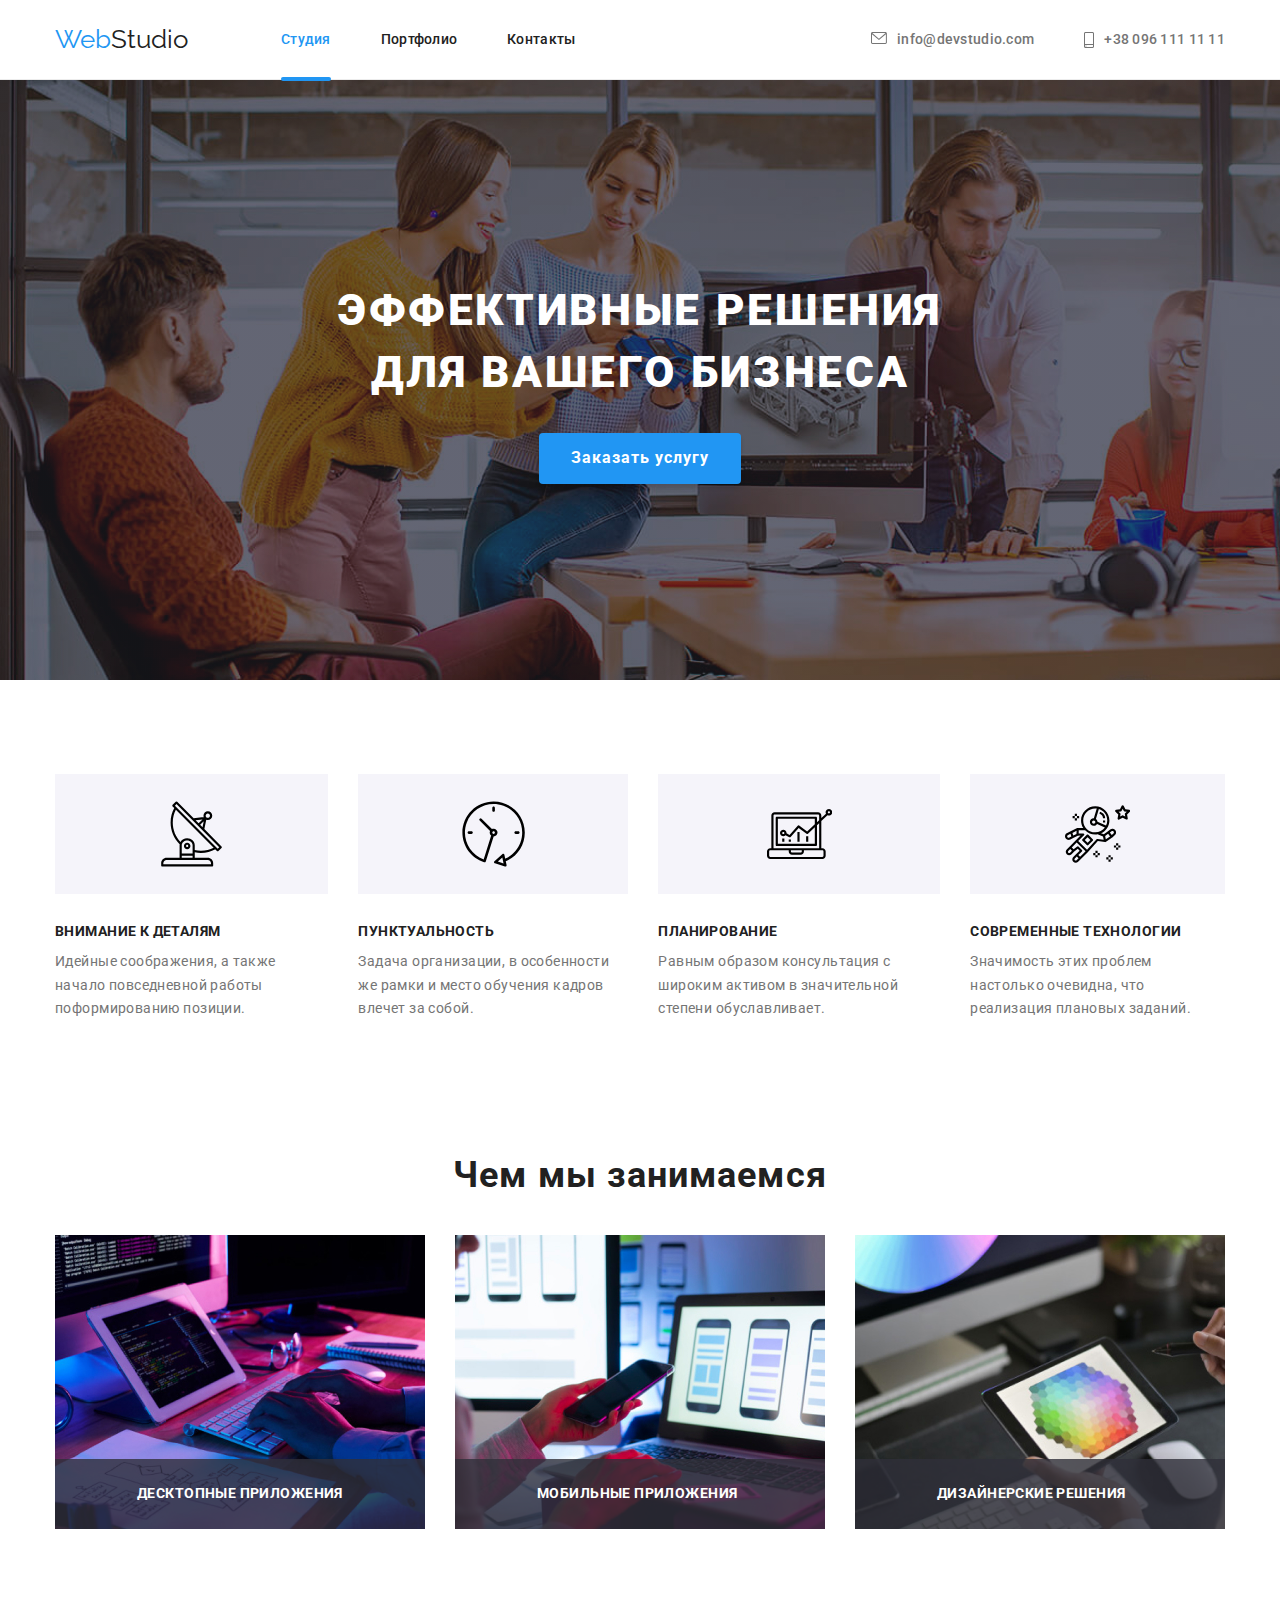
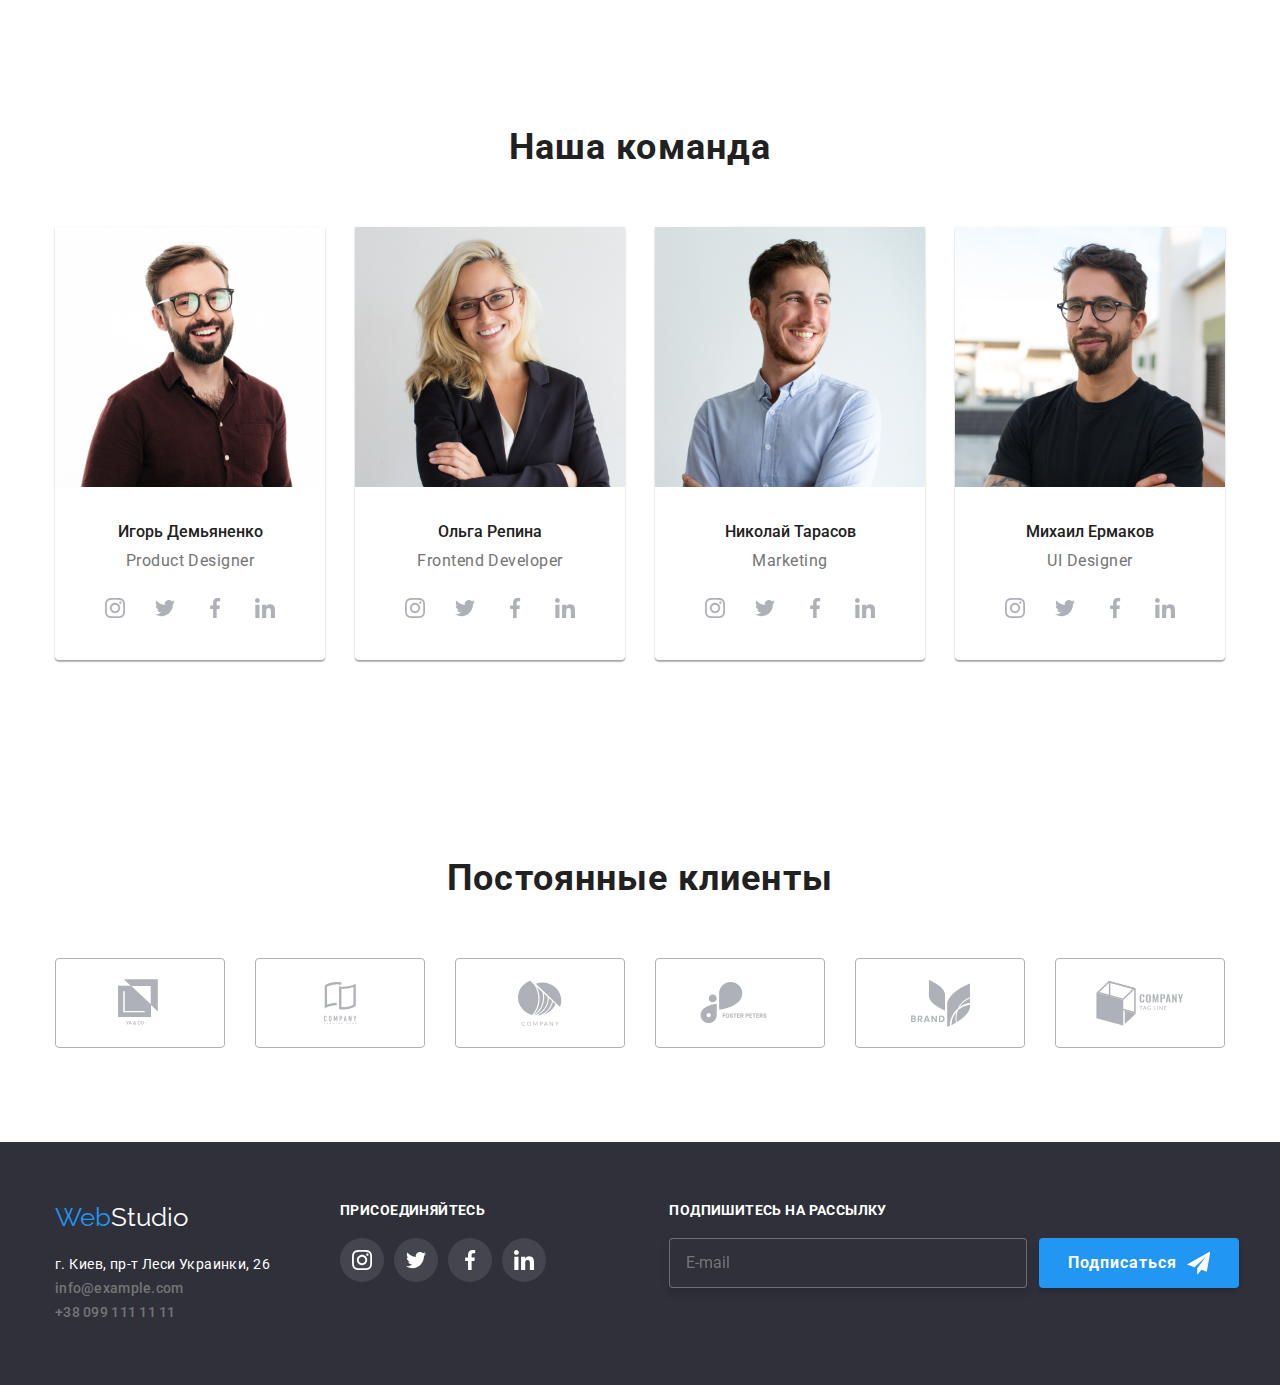
==== commit 0a5ca3e9: "commit" ====
--- a/index.html
+++ b/index.html
@@ -7,6 +7,7 @@
     <link href="https://fonts.googleapis.com/css2?family=Raleway:wght@700&family=Roboto:wght@400;500;700;900&display=swap"
       rel="stylesheet">
       <link rel="stylesheet" href="https://cdnjs.cloudflare.com/ajax/libs/modern-normalize/1.0.0/modern-normalize.min.css">
+      <link rel="stylesheet" href="./css/main.min.css">
     <link rel="stylesheet" href="./css/common.css">
     <link rel="stylesheet" href="./css/main.css">
   </head>
@@ -14,7 +15,7 @@
     <!--header-->
     <header class="header">
       <div class="container header-nav">
-        <nav class="header-nav">
+        <nav class="header-nav-menu">
         <a href="./index.html" aria-label="Logo" class="logo">Web<span class="header-logo">Studio</span></a>
         <ul class="site-nav list">
           <li class="item"><a href="./index.html" class="site-nav-link current">Студия</a></li>
@@ -360,7 +361,7 @@
           </div>
           <div class="footer-center ">
             <h2 class="footer-center-title">ПРИСОЕДИНЯЙТЕСЬ</h2>
-            <ul class="list footer-list-center">
+            <ul class="list footer-center-list">
               <li class="footer-social">
                 <a class="footer-icon" href="">
                   <svg class="footer-svg" width="20px" height="20px">
--- a/css/main.min.css
+++ b/css/main.min.css
@@ -0,0 +1,7 @@
+:root{--primary-text-color: #757575;--title-text-color: #212121;--accent-color: #2196f3;--primary-bg-color: #ffffff}.list{margin-top:0px;margin-bottom:0px;padding-left:0px;list-style:none}.link{text-decoration:none}.page{background-color:var(--primary-bg-color);color:var(--primary-text-color);margin:0px;font-family:roboto, sans-serif}.container{width:1200px;padding-right:15px;padding-left:15px;margin-left:auto;margin-right:auto}.item{display:block;position:relative}.section{box-sizing:border-box;margin-top:0px;margin-bottom:0px}.site-nav-link{color:var(--title-text-color)}.site-nav .current{color:var(--accent-color)}.site-nav-link:hover,.site-nav-link:focus{color:var(--accent-color)}.site-nav-right-link{color:var(--primary-text-color)}.site-nav-right-link:hover,.site-nav-right-link:focus{color:var(--accent-color)}/*! modern-normalize v1.0.0 | MIT License | https://github.com/sindresorhus/modern-normalize */*,*::before,*::after{box-sizing:border-box}:root{-moz-tab-size:4;tab-size:4}html{line-height:1.15;-webkit-text-size-adjust:100%}body{margin:0}body{font-family:system-ui,-apple-system,"Segoe UI",Roboto,Helvetica,Arial,sans-serif,"Apple Color Emoji","Segoe UI Emoji"}hr{height:0;color:inherit}abbr[title]{text-decoration:underline dotted}b,strong{font-weight:bolder}code,kbd,samp,pre{font-family:ui-monospace,+ SFMono-Regular,+ Consolas,+ 'Liberation Mono',+ Menlo,+ monospace;font-size:1em}small{font-size:80%}sub,sup{font-size:75%;line-height:0;position:relative;vertical-align:baseline}sub{bottom:-0.25em}sup{top:-0.5em}table{text-indent:0;border-color:inherit}button,input,optgroup,select,textarea{font-family:inherit;font-size:100%;line-height:1.15;margin:0}button,select{text-transform:none}button,[type='button'],[type='reset'],[type='submit']{-webkit-appearance:button}::-moz-focus-inner{border-style:none;padding:0}:-moz-focusring{outline:1px dotted ButtonText}:-moz-ui-invalid{box-shadow:none}legend{padding:0}progress{vertical-align:baseline}::-webkit-inner-spin-button,::-webkit-outer-spin-button{height:auto}[type='search']{-webkit-appearance:textfield;outline-offset:-2px}::-webkit-search-decoration{-webkit-appearance:none}::-webkit-file-upload-button{-webkit-appearance:button;font:inherit}summary{display:list-item}.header{width:100%;padding-bottom:24px;padding-top:24px;border-bottom:1px solid #ececec}.header .header-nav{display:flex;justify-content:center;align-items:center}.header .header-nav-menu{display:flex;padding-top:0px;padding-bottom:0px;align-items:center}.header .site-nav{display:flex;position:relative}.header .item:not(:last-child){margin-right:50px}.header .site-nav-link{display:inline-block;color:#212121;font-weight:500;font-size:14px;line-height:1.1;letter-spacing:0.02em;text-decoration:none;transition-duration:250ms;transition-timing-function:cubic-bezier(0.4, 0, 0.2, 1)}.header .site-nav-link:hover,.header .site-nav-link:focus{color:#2196f3}.header .current{color:var(--accent-color)}.header .current::before{content:'';position:absolute;width:100%;height:100%;top:100%;bottom:0;display:block;bottom:0;height:4px;background-color:#2196f3;border-radius:2px;transform:translateY(28px)}.header .site-nav-right{display:flex;margin-left:auto}.header .site-nav-right .item-right+.item-right{margin-left:50px}.header .icon{margin-right:10px;fill:var(--primary-text-color)}.header .site-nav-right-link{display:flex;transition-duration:250ms;transition-timing-function:cubic-bezier(0.4, 0, 0.2, 1);color:var(--primary-text-color);font-style:normal;font-weight:500;font-size:14px;line-height:1.1;letter-spacing:0.02em;text-decoration:none}.header .site-nav-right-link:hover,.header .site-nav-right-link:focus{color:#2196f3}.header .site-nav-right-link:hover .icon,.header .site-nav-right-link:focus .icon{fill:#2196f3}.logo{margin-right:93px;color:var(--accent-color);font-family:Raleway;font-size:26px;line-height:1.2;letter-spacing:3%;text-decoration:none}.footer-logo-span{color:var(--primary-bg-color)}.footer-logo{display:inline-block;margin-bottom:20px;color:var(--accent-color);font-family:Raleway;font-size:26px;line-height:1.2;letter-spacing:3%;text-decoration:none}.header-logo{color:var(--title-text-color)}.logo-list:not(:last-child){margin-right:30px}.section-services{padding-bottom:94px}.section-services .services-container{display:flex;justify-content:center;position:relative}.section-services .services-title{padding-top:0px;padding-bottom:0px;color:#212121;font-weight:700;font-size:36px;line-height:1.67;text-align:center;letter-spacing:0.03em}.section-services .services-list{display:flex;justify-content:center}.section-services .services-list-point{display:flex;position:relative;flex-basis:calc((100%-2 * 30px) / 3)}.section-services .services-list-point:not(:last-child){margin-right:30px}.section-services .services-text{width:370px;height:70px;position:absolute;bottom:0%;font-weight:bold;font-size:14px;line-height:1.14;letter-spacing:0.03em;text-transform:uppercase;padding:27px 82px;margin:0;background-color:rgba(47,48,58,0.8);color:#fff}.clients{padding-bottom:94px;padding-top:94px}.clients-title{margin-top:0px;margin-bottom:50px;padding-top:0px;padding-bottom:0px;color:#212121;font-weight:700;font-size:36px;line-height:1.67;text-align:center;letter-spacing:0.03em}.clients-logo-list{display:flex}.clients-logo{display:flex;justify-content:center;align-items:center;width:170px;height:90px;border:1px solid #afb1b8;border-radius:4px;transition-duration:250ms;transition-timing-function:cubic-bezier(0.4, 0, 0.2, 1);text-decoration:none}.clients-logo:hover,.clients-logo:focus{border:1px var(--accent-color) solid}.clients-logo:hover .clients-svg,.clients-logo:focus .clients-svg{fill:var(--accent-color)}.clients-svg{transition-duration:250ms;transition-timing-function:cubic-bezier(0.4, 0, 0.2, 1);fill:#afb1b8}.button{padding:10px 32px;border:none;border-radius:4px;color:var(--primary-bg-color);background-color:var(--accent-color);font-weight:bold;font-size:16px;line-height:1.9;align-items:center;text-align:center;letter-spacing:0.06em;text-decoration:none;box-shadow:0px 4px 4px 0px rgba(0,0,0,0.15)}.button-portfolio :hover{color:var(--accent-color)}.hero{height:600px;margin-left:auto;margin-right:auto;background:#c4c4c4;background-image:linear-gradient(to right, rgba(47,48,58,0.4), rgba(47,48,58,0.4)),url(../images/hero/growing.jpg);background-size:cover;background-repeat:no-repeat;padding-top:200px;padding-bottom:200px;text-align:center}.hero-title{margin-top:0px;margin-bottom:30px;color:#fff;font-weight:900;font-size:44px;line-height:1.4;text-align:center;letter-spacing:0.06em;text-transform:uppercase}.section-advantages{padding-top:94px;padding-bottom:94px}.advantages{box-sizing:border-box}.advantages-list{display:flex;flex-shrink:0.9;padding-left:0px;text-decoration:none;border-radius:4px}.advantages-list-items:not(:last-child){margin-right:30px}.advantages-list-items{display:block;text-align:center}.advantages-list-items h2{text-align:left;margin-top:0px;margin-bottom:10px;color:var(--title-text-color);font-weight:bold;font-size:14px;line-height:1.1;letter-spacing:0.03em;text-transform:uppercase}.advantages-list-items p{text-align:left;margin-top:0px;margin-bottom:0px;font-size:14px;line-height:1.71;letter-spacing:0.03em}.advantages-list-items a{display:flex;justify-content:center;align-items:center;margin-bottom:30px;height:120px;background-color:#f5f4fa}.section-team{background-color:var(--portfolio-filter-button);padding-bottom:94px;padding-top:94px}.section-team h2{margin-top:0px;margin-bottom:50px;padding-top:0px;padding-bottom:0px;color:#212121;font-weight:700;font-size:36px;line-height:1.67;text-align:center;letter-spacing:0.03em}.team{display:flex;justify-content:center}.team .team-list+.team-list{margin-left:30px}.team-list{width:270px;align-items:center;padding-bottom:30px;background-color:#fff;box-shadow:0px 1px 3px rgba(0,0,0,0.12),0px 1px 1px rgba(0,0,0,0.14),0px 2px 1px rgba(0,0,0,0.2);border-radius:0px 0px 4px 4px}.team h3{color:#212121;text-align:center;margin-top:0px;margin-bottom:0px;padding-top:30px;padding-bottom:10px;font-weight:500;font-size:16px;line-height:1.188}.team p{text-align:center;margin-bottom:0px;margin-top:0px;font-size:16px;line-height:1.2;letter-spacing:0.03em}.icon-list{display:flex;justify-content:space-evenly;align-items:center;margin-top:16px;padding-right:32px;padding-left:32px}.team-svg{fill:#afb1b8;transition-timing-function:cubic-bezier(0.4, 0, 0.2, 1);transition-duration:250ms}.team-svg:hover,.team-svg:focus{fill:#fff}.team-icon{display:flex;justify-content:center;align-items:center;transition-duration:250ms;transition-timing-function:cubic-bezier(0.4, 0, 0.2, 1);width:44px;height:44px;border-radius:50%}.team-icon:hover,.team-icon:focus{background-color:#2196f3}.team-icon:hover .team-svg,.team-icon:hover .team-svg,.team-icon:focus .team-svg,.team-icon:focus .team-svg{fill:#fff}.footer{padding-bottom:60px;padding-top:60px;background-color:#2f303a}.footer-container{display:flex}.footer .footer-list{display:inline-block}.footer .footer-list:nth-child(-n+2){margin-bottom:0px}.footer .footer-contacts{text-decoration:none;color:var(--primary-text-color);font-weight:500;font-size:14px;line-height:1.1;letter-spacing:0.02em}.footer-center{display:inline-block;margin-left:auto;margin-left:70px}.footer-center-list{display:flex;justify-content:center;align-items:center;margin-top:20px}.footer-social:not(:last-child){margin-right:10px}.footer-icon{background-color:rgba(255,255,255,0.1);display:flex;justify-content:center;align-items:center;width:44px;height:44px;border-radius:50%;transition-duration:250ms;transition-timing-function:cubic-bezier(0.4, 0, 0.2, 1)}.footer-icon:hover,.footer-icon:focus{background-color:#2196f3}.footer-icon .footer-svg{fill:var(--primary-bg-color)}.footer-right{display:flex;width:47.5%;margin-left:auto}.text-right-container{justify-content:center;align-items:center}.footer-form{display:flex}.button-container{display:flex;justify-content:space-between;align-items:center}.footer-button{display:flex;text-align:center;width:200px;height:50px;padding:10px 29px}.footer-button .icon-send{align-items:center;width:24px;height:24px;fill:#fff;margin-left:10px}.footer-mail{width:358px;padding:15px 16px;margin-right:12px;margin-top:20px;background-color:#2f303a;border:1px solid rgba(255,255,255,0.3);box-sizing:border-box;filter:drop-shadow(0px 4px 4px rgba(0,0,0,0.15));border-radius:4px;color:var(--portfolio-filter-button)}.adress{font-style:normal;font-size:14px;line-height:1.7;letter-spacing:0.03em;color:rgba(255,255,255,0.6)}.location{font-size:14px;line-height:1.7;letter-spacing:0.03em;color:#ffffff}.location-link{text-decoration:none}.offer{justify-content:space-between;display:flex;flex-wrap:wrap}.offer a{text-decoration:none}.offer-item{border:1px solid #eeeeee;width:370px;margin-right:30px;margin-bottom:30px}.offer-item:nth-child(3n){margin-right:0px}.offer-item:hover{box-shadow:0px 1px 1px rgba(0,0,0,0.12),0px 4px 4px rgba(0,0,0,0.06),1px 4px 6px rgba(0,0,0,0.16)}.offer-item:hover .offer-overlay::before,.offer-item:hover .offer-overlay-text-container{opacity:1;transform:translateY(0)}.offer-overlay{display:flex;position:relative;overflow:hidden}.offer-overlay:before{display:inline-block;position:absolute;content:'';width:100%;height:100%;background-color:rgba(33,150,243,0.9);opacity:1;transform:translateY(100%);transition:transform 250ms cubic-bezier(0.4, 0, 0.2, 1)}.offer-title{font-weight:bold;font-size:18px;line-height:2;letter-spacing:0.06em;color:#212121;text-decoration:none;margin:0}.offer-overlay-text-container{display:block;position:absolute;justify-content:center;padding:64px 24px;top:0;left:0;width:322px;height:168px;align-items:center;font-style:normal;font-weight:normal;font-size:18px;line-height:1.56;color:var(--primary-bg-color);letter-spacing:0.03em;transform:translateY(100%);transition:transform 250ms cubic-bezier(0.4, 0, 0.2, 1);opacity:0}.offer-text{padding:20px 24px}.offer-text p{font-weight:normal;font-size:16px;line-height:1.9px;letter-spacing:0.03em;color:#757575}.portfolio{padding-bottom:94px;padding-top:94px}.filter-list{justify-content:center;display:flex;margin-bottom:50px}.filter-list-item:not(:last-child){margin-right:9px}.filter-button{padding:6px 22px;border:0px;border-radius:4px;font-family:roboto, sans-serif;font-weight:500;font-size:16px;line-height:1.62;letter-spacing:0.03em;color:#212121;background-color:#f5f4fa}.filter-button:hover,.filter-button:focus{background-color:#2196f3;color:#fff;box-shadow:0px 3px 1px rgba(0,0,0,0.1),0px 1px 2px rgba(0,0,0,0.08),0px 2px 2px rgba(0,0,0,0.12)}.hiden-title{display:none}.footer-center-title,.footer-title-right{font-weight:bold;margin-top:0px;margin-bottom:0px;font-size:14px;line-height:1.143;letter-spacing:0.03em;color:var(--primary-bg-color);text-transform:uppercase}.backdrop{position:fixed;top:0;left:0;width:100%;height:100%;background-color:rgba(0,0,0,0.2);transition:all 1000ms linear}.modal{position:absolute;top:50%;left:50%;transform:translate(-50%, -50%);width:528px;height:581px;background-color:#fff}.close-modal{position:absolute;top:8px;right:8px;width:30px;height:30px;background-color:transparent;border:1px solid rgba(0,0,0,0.1);border-radius:50%;cursor:pointer}.close-modal:hover .form-close,.close-modal:focus .form-close{fill:#2196f3}.contact-form{display:flex;flex-direction:column;align-items:center;width:528px;padding:40px 40px;margin:auto}.contact-form .contact-form-message{height:120px;padding:12px 16px;resize:none;color:rgba(117,117,117,0.5)}.contact-form-title{color:var(--title-text-color);margin:0;margin-bottom:30px;font-weight:bold;font-size:20px;line-height:1.15;text-align:center;letter-spacing:0.03em}.contact-form-button{display:block;text-align:center;margin-top:30px;margin-right:auto;margin-left:auto;width:200px;height:50px}.contact-form-checkbox{width:448px}.contact-form-checkbox:checked+.user-policy-icon::before{background-image:url(../images/check.svg)}.contact-form-input,.contact-form-message{margin-right:auto;margin-left:auto;width:100%;height:40px;padding-left:42px;border:1px solid rgba(33,33,33,0.2);box-sizing:border-box;border-radius:4px;margin-bottom:10px}.contact-form-input:hover,.contact-form-input:focus,.contact-form-message:hover,.contact-form-message:focus{outline:none;border-color:var(--accent-color);transition-duration:250ms;transition-timing-function:cubic-bezier(0.4, 0, 0.2, 1)}.contact-form-input:focus ~ .form-icon,.contact-form-input:hover ~ .form-icon{fill:#2196f3}.is-hidden{opacity:0;visibility:hidden;pointer-events:none}.form-section{position:relative;width:100%;z-index:1}.policy-text{display:inline;position:absolute;font-weight:normal;font-size:14px;line-height:1.71;letter-spacing:0.03em;margin-left:25px}.policy-link{color:var(--accent-color)}.text-description{margin:0;margin-bottom:4px;font-family:Roboto;font-style:normal;font-weight:normal;font-size:12px;line-height:1.15;letter-spacing:0.01em}.form-icon{display:block;position:absolute;top:50%;left:12px;transform:translateY(-25%)}.form-close{display:flex;position:absolute;top:5px;left:5px;overflow:hidden;width:18px;height:18px}.visually-hiden{position:absolute;clip:rect(1px 1px 1px 1px);clip:rect(1px 1px 1px 1px);padding:0;border:0;height:1px;width:1px;overflow:hidden}.user-policy-icon{display:flex;align-items:center}.user-policy-icon::before{display:flex;position:absolute;content:'';width:16px;height:15px;background-image:url(../images/check2.svg)}
+/*# sourceMappingURL=main.min.css.map */--- a/css/main.css
+++ b/css/main.css
@@ -3,17 +3,8 @@
   --title-text-color: #212121;
   --accent-color: #2196f3;
   --primary-bg-color: #ffffff;
-  --portfolio-filter-button: #f5f4fa;
-}
-/* Цвет заголовков #212121   */
-/* Цвет текста #757575 */
-/* Цвет акцента #2196F3 */
-.page {
-  margin: 0px;
-  background-color: var(--primary-bg-color);
-  color: var(--primary-text-color);
-  font-family: roboto, sans-serif;
-}
+}
+
 .list {
   margin-top: 0px;
   margin-bottom: 0px;
@@ -21,11 +12,16 @@
   list-style: none;
 }
 
-.hiden-title {
-  display: none;
-}
-
-/* Container */
+.link {
+  text-decoration: none;
+}
+
+.page {
+  background-color: var(--primary-bg-color);
+  color: var(--primary-text-color);
+  margin: 0px;
+  font-family: roboto, sans-serif;
+}
 
 .container {
   width: 1200px;
@@ -35,7 +31,545 @@
   margin-right: auto;
 }
 
-/* button */
+.item {
+  display: block;
+  position: relative;
+}
+
+.section {
+  box-sizing: border-box;
+  margin-top: 0px;
+  margin-bottom: 0px;
+}
+
+/* Site nav */
+.site-nav-link {
+  color: var(--title-text-color);
+}
+
+.site-nav .current {
+  color: var(--accent-color);
+}
+
+.site-nav-link:hover,
+.site-nav-link:focus {
+  color: var(--accent-color);
+}
+
+.site-nav-right-link {
+  color: var(--primary-text-color);
+}
+
+.site-nav-right-link:hover,
+.site-nav-right-link:focus {
+  color: var(--accent-color);
+}
+
+/*! modern-normalize v1.0.0 | MIT License | https://github.com/sindresorhus/modern-normalize */
+/*
+Document
+========
+*/
+/**
+Use a better box model (opinionated).
+*/
+*,
+*::before,
+*::after {
+  box-sizing: border-box;
+}
+
+/**
+Use a more readable tab size (opinionated).
+*/
+:root {
+  -moz-tab-size: 4;
+  tab-size: 4;
+}
+
+/**
+1. Correct the line height in all browsers.
+2. Prevent adjustments of font size after orientation changes in iOS.
+*/
+html {
+  line-height: 1.15;
+  /* 1 */
+  -webkit-text-size-adjust: 100%;
+  /* 2 */
+}
+
+/*
+Sections
+========
+*/
+/**
+Remove the margin in all browsers.
+*/
+body {
+  margin: 0;
+}
+
+/**
+Improve consistency of default fonts in all browsers. (https://github.com/sindresorhus/modern-normalize/issues/3)
+*/
+body {
+  font-family: system-ui, -apple-system, "Segoe UI", Roboto, Helvetica, Arial, sans-serif, "Apple Color Emoji", "Segoe UI Emoji";
+}
+
+/*
+Grouping content
+================
+*/
+/**
+1. Add the correct height in Firefox.
+2. Correct the inheritance of border color in Firefox. (https://bugzilla.mozilla.org/show_bug.cgi?id=190655)
+*/
+hr {
+  height: 0;
+  /* 1 */
+  color: inherit;
+  /* 2 */
+}
+
+/*
+Text-level semantics
+====================
+*/
+/**
+Add the correct text decoration in Chrome, Edge, and Safari.
+*/
+abbr[title] {
+  text-decoration: underline dotted;
+}
+
+/**
+Add the correct font weight in Edge and Safari.
+*/
+b,
+strong {
+  font-weight: bolder;
+}
+
+/**
+1. Improve consistency of default fonts in all browsers. (https://github.com/sindresorhus/modern-normalize/issues/3)
+2. Correct the odd 'em' font sizing in all browsers.
+*/
+code,
+kbd,
+samp,
+pre {
+  font-family: ui-monospace,+ SFMono-Regular,+ Consolas,+ 'Liberation Mono',+ Menlo,+ monospace;
+  /* 1 */
+  font-size: 1em;
+  /* 2 */
+}
+
+/**
+Add the correct font size in all browsers.
+*/
+small {
+  font-size: 80%;
+}
+
+/**
+Prevent 'sub' and 'sup' elements from affecting the line height in all browsers.
+*/
+sub,
+sup {
+  font-size: 75%;
+  line-height: 0;
+  position: relative;
+  vertical-align: baseline;
+}
+
+sub {
+  bottom: -0.25em;
+}
+
+sup {
+  top: -0.5em;
+}
+
+/*
+Tabular data
+============
+*/
+/**
+1. Remove text indentation from table contents in Chrome and Safari. (https://bugs.chromium.org/p/chromium/issues/detail?id=999088, https://bugs.webkit.org/show_bug.cgi?id=201297)
+2. Correct table border color inheritance in all Chrome and Safari. (https://bugs.chromium.org/p/chromium/issues/detail?id=935729, https://bugs.webkit.org/show_bug.cgi?id=195016)
+*/
+table {
+  text-indent: 0;
+  /* 1 */
+  border-color: inherit;
+  /* 2 */
+}
+
+/*
+Forms
+=====
+*/
+/**
+1. Change the font styles in all browsers.
+2. Remove the margin in Firefox and Safari.
+*/
+button,
+input,
+optgroup,
+select,
+textarea {
+  font-family: inherit;
+  /* 1 */
+  font-size: 100%;
+  /* 1 */
+  line-height: 1.15;
+  /* 1 */
+  margin: 0;
+  /* 2 */
+}
+
+/**
+Remove the inheritance of text transform in Edge and Firefox.
+1. Remove the inheritance of text transform in Firefox.
+*/
+button,
+select {
+  /* 1 */
+  text-transform: none;
+}
+
+/**
+Correct the inability to style clickable types in iOS and Safari.
+*/
+button,
+[type='button'],
+[type='reset'],
+[type='submit'] {
+  -webkit-appearance: button;
+}
+
+/**
+Remove the inner border and padding in Firefox.
+*/
+::-moz-focus-inner {
+  border-style: none;
+  padding: 0;
+}
+
+/**
+Restore the focus styles unset by the previous rule.
+*/
+:-moz-focusring {
+  outline: 1px dotted ButtonText;
+}
+
+/**
+Remove the additional ':invalid' styles in Firefox.
+See: https://github.com/mozilla/gecko-dev/blob/2f9eacd9d3d995c937b4251a5557d95d494c9be1/layout/style/res/forms.css#L728-L737
+*/
+:-moz-ui-invalid {
+  box-shadow: none;
+}
+
+/**
+Remove the padding so developers are not caught out when they zero out 'fieldset' elements in all browsers.
+*/
+legend {
+  padding: 0;
+}
+
+/**
+Add the correct vertical alignment in Chrome and Firefox.
+*/
+progress {
+  vertical-align: baseline;
+}
+
+/**
+Correct the cursor style of increment and decrement buttons in Safari.
+*/
+::-webkit-inner-spin-button,
+::-webkit-outer-spin-button {
+  height: auto;
+}
+
+/**
+1. Correct the odd appearance in Chrome and Safari.
+2. Correct the outline style in Safari.
+*/
+[type='search'] {
+  -webkit-appearance: textfield;
+  /* 1 */
+  outline-offset: -2px;
+  /* 2 */
+}
+
+/**
+Remove the inner padding in Chrome and Safari on macOS.
+*/
+::-webkit-search-decoration {
+  -webkit-appearance: none;
+}
+
+/**
+1. Correct the inability to style clickable types in iOS and Safari.
+2. Change font properties to 'inherit' in Safari.
+*/
+::-webkit-file-upload-button {
+  -webkit-appearance: button;
+  /* 1 */
+  font: inherit;
+  /* 2 */
+}
+
+/*
+Interactive
+===========
+*/
+/*
+Add the correct display in Chrome and Safari.
+*/
+summary {
+  display: list-item;
+}
+
+.header {
+  width: 100%;
+  padding-bottom: 24px;
+  padding-top: 24px;
+  border-bottom: 1px solid #ececec;
+}
+
+.header .header-nav {
+  display: flex;
+  justify-content: center;
+  align-items: center;
+}
+
+.header .header-nav-menu {
+  display: flex;
+  padding-top: 0px;
+  padding-bottom: 0px;
+  align-items: center;
+}
+
+.header .site-nav {
+  display: flex;
+  position: relative;
+}
+
+.header .item:not(:last-child) {
+  margin-right: 50px;
+}
+
+.header .site-nav-link {
+  display: inline-block;
+  color: #212121;
+  font-weight: 500;
+  font-size: 14px;
+  line-height: 1.1;
+  letter-spacing: 0.02em;
+  text-decoration: none;
+  transition-duration: 250ms;
+  transition-timing-function: cubic-bezier(0.4, 0, 0.2, 1);
+}
+
+.header .site-nav-link:hover, .header .site-nav-link:focus {
+  color: #2196f3;
+}
+
+.header .current {
+  color: var(--accent-color);
+}
+
+.header .current::before {
+  content: '';
+  position: absolute;
+  width: 100%;
+  height: 100%;
+  top: 100%;
+  bottom: 0;
+  display: block;
+  bottom: 0;
+  height: 4px;
+  background-color: #2196f3;
+  border-radius: 2px;
+  transform: translateY(28px);
+}
+
+.header .site-nav-right {
+  display: flex;
+  margin-left: auto;
+}
+
+.header .site-nav-right .item-right + .item-right {
+  margin-left: 50px;
+}
+
+.header .icon {
+  margin-right: 10px;
+  fill: var(--primary-text-color);
+}
+
+.header .site-nav-right-link {
+  display: flex;
+  transition-duration: 250ms;
+  transition-timing-function: cubic-bezier(0.4, 0, 0.2, 1);
+  color: var(--primary-text-color);
+  font-style: normal;
+  font-weight: 500;
+  font-size: 14px;
+  line-height: 1.1;
+  letter-spacing: 0.02em;
+  text-decoration: none;
+}
+
+.header .site-nav-right-link:hover, .header .site-nav-right-link:focus {
+  color: #2196f3;
+}
+
+.header .site-nav-right-link:hover .icon, .header .site-nav-right-link:focus .icon {
+  fill: #2196f3;
+}
+
+.logo {
+  margin-right: 93px;
+  color: var(--accent-color);
+  font-family: Raleway;
+  font-size: 26px;
+  line-height: 1.2;
+  letter-spacing: 3%;
+  text-decoration: none;
+}
+
+.footer-logo-span {
+  color: var(--primary-bg-color);
+}
+
+.footer-logo {
+  display: inline-block;
+  margin-bottom: 20px;
+  color: var(--accent-color);
+  font-family: Raleway;
+  font-size: 26px;
+  line-height: 1.2;
+  letter-spacing: 3%;
+  text-decoration: none;
+}
+
+.header-logo {
+  color: var(--title-text-color);
+}
+
+.logo-list:not(:last-child) {
+  margin-right: 30px;
+}
+
+.section-services {
+  padding-bottom: 94px;
+}
+
+.section-services .services-container {
+  display: flex;
+  justify-content: center;
+  position: relative;
+}
+
+.section-services .services-title {
+  padding-top: 0px;
+  padding-bottom: 0px;
+  color: #212121;
+  font-weight: 700;
+  font-size: 36px;
+  line-height: 1.67;
+  text-align: center;
+  letter-spacing: 0.03em;
+}
+
+.section-services .services-list {
+  display: flex;
+  justify-content: center;
+}
+
+.section-services .services-list-point {
+  display: flex;
+  position: relative;
+  flex-basis: calc((100%-2 * 30px) / 3);
+}
+
+.section-services .services-list-point:not(:last-child) {
+  margin-right: 30px;
+}
+
+.section-services .services-text {
+  width: 370px;
+  height: 70px;
+  position: absolute;
+  bottom: 0%;
+  font-weight: bold;
+  font-size: 14px;
+  line-height: 1.14;
+  letter-spacing: 0.03em;
+  text-transform: uppercase;
+  padding: 27px 82px;
+  margin: 0;
+  background-color: rgba(47, 48, 58, 0.8);
+  color: #ffffff;
+}
+
+.clients {
+  padding-bottom: 94px;
+  padding-top: 94px;
+}
+
+.clients-title {
+  margin-top: 0px;
+  margin-bottom: 50px;
+  padding-top: 0px;
+  padding-bottom: 0px;
+  color: #212121;
+  font-weight: 700;
+  font-size: 36px;
+  line-height: 1.67;
+  text-align: center;
+  letter-spacing: 0.03em;
+}
+
+.clients-logo-list {
+  display: flex;
+}
+
+.clients-logo {
+  display: flex;
+  justify-content: center;
+  align-items: center;
+  width: 170px;
+  height: 90px;
+  border: 1px solid #afb1b8;
+  border-radius: 4px;
+  transition-duration: 250ms;
+  transition-timing-function: cubic-bezier(0.4, 0, 0.2, 1);
+  text-decoration: none;
+}
+
+.clients-logo:hover, .clients-logo:focus {
+  border: 1px var(--accent-color) solid;
+}
+
+.clients-logo:hover .clients-svg, .clients-logo:focus .clients-svg {
+  fill: var(--accent-color);
+}
+
+.clients-svg {
+  transition-duration: 250ms;
+  transition-timing-function: cubic-bezier(0.4, 0, 0.2, 1);
+  fill: #afb1b8;
+}
 
 .button {
   padding: 10px 32px;
@@ -51,161 +585,29 @@
   letter-spacing: 0.06em;
   text-decoration: none;
   box-shadow: 0px 4px 4px 0px rgba(0, 0, 0, 0.15);
-
 }
 
 .button-portfolio :hover {
   color: var(--accent-color);
 }
-/* LOGO */
-
-.logo {
-  margin-right: 93px;
-  color: var(--accent-color);
-  font-family: Raleway;
-  font-size: 26px;
-  line-height: 1.2;
-  letter-spacing: 3%;
-  text-decoration: none;
-}
-
-.header-logo {
-  color: var(--title-text-color);
-}
-/* header */
-
-.header {
-  padding-bottom: 24px;
-  padding-top: 24px;
-  border-bottom: 1px solid #ececec;
-}
-
-.footer-logo-span {
-  color: var(--primary-bg-color);
-}
-.header-nav {
-  padding-top: 0px;
-  padding-bottom: 0px;
-  align-items: center;
-  display: flex;
-}
-/* Site nav */
-
-.site-nav {
-  display: flex;
-  position: relative;
-}
-.item {
-  display: block;
-  position: relative;
-}
-
-.site-nav .item:not(:last-child) {
-  margin-right: 50px;
-}
-
-.site-nav-link {
-  display: inline-block;
-  color: var(--title-text-color);
-  transition-duration: 250ms;
-  transition-timing-function: cubic-bezier(0.4, 0, 0.2, 1);
-  font-weight: 500;
-  font-size: 14px;
-  line-height: 1.1;
-  letter-spacing: 0.02em;
-  text-decoration: none;
-}
-
-/* .site-nav-link:hover::before,
-.site-nav-link:focus::before, */
-.current::before {
-  content: '';
-  position: absolute;
-  width: 100%;
-  height: 100%;
-  top: 100%;
-  bottom: 0;
-  display: block;
-  bottom: 0;
-  height: 4px;
-  background-color: var(--accent-color);
-  border-radius: 2px;
-  transform: translateY(28px);
-}
-
-.site-nav .current {
-  color: var(--accent-color);
-}
-
-.site-nav-link:hover,
-.site-nav-link:focus {
-  color: var(--accent-color);
-}
-
-.site-nav-right .item-right + .item-right {
-  margin-left: 50px;
-}
-
-.icon {
-  margin-right: 10px;
-  fill: var(--primary-text-color);
-}
-.site-nav-right-link:hover .icon,
-.site-nav-right-link:focus .icon {
-  fill: var(--accent-color);
-}
-
-.site-nav-right {
-  display: flex;
-  margin-left: auto;
-}
-
-.site-nav-right-link {
-  display: flex;
-  transition-duration: 250ms;
-  transition-timing-function: cubic-bezier(0.4, 0, 0.2, 1);
-
-  color: var(--primary-text-color);
-
-  font-style: normal;
-  font-weight: 500;
-  font-size: 14px;
-  line-height: 1.1;
-  letter-spacing: 0.02em;
-  text-decoration: none;
-}
-
-.site-nav-right-link:hover,
-.site-nav-right-link:focus {
-  fill: var(--accent-color);
-}
-
-/* hero */
 
 .hero {
   height: 600px;
   margin-left: auto;
   margin-right: auto;
   background: #c4c4c4;
-  background-image: linear-gradient(
-      to right,
-      rgba(47, 48, 58, 0.4),
-      rgba(47, 48, 58, 0.4)
-    ),
-    url(../images/hero/growing.jpg);
+  background-image: linear-gradient(to right, rgba(47, 48, 58, 0.4), rgba(47, 48, 58, 0.4)), url(../images/hero/growing.jpg);
   background-size: cover;
   background-repeat: no-repeat;
   padding-top: 200px;
   padding-bottom: 200px;
-
   text-align: center;
 }
 
 .hero-title {
   margin-top: 0px;
   margin-bottom: 30px;
-
-  color: var(--primary-bg-color);
+  color: #ffffff;
   font-weight: 900;
   font-size: 44px;
   line-height: 1.4;
@@ -213,14 +615,6 @@
   letter-spacing: 0.06em;
   text-transform: uppercase;
 }
-/* Section */
-
-.section {
-  box-sizing: border-box;
-  margin-top: 0px;
-  margin-bottom: 0px;
-}
-/* advantages */
 
 .section-advantages {
   padding-top: 94px;
@@ -238,7 +632,8 @@
   text-decoration: none;
   border-radius: 4px;
 }
-.advantages-list .advantages-list-items:not(:last-child) {
+
+.advantages-list-items:not(:last-child) {
   margin-right: 30px;
 }
 
@@ -247,7 +642,7 @@
   text-align: center;
 }
 
-.advantages-list-title {
+.advantages-list-items h2 {
   text-align: left;
   margin-top: 0px;
   margin-bottom: 10px;
@@ -259,15 +654,7 @@
   text-transform: uppercase;
 }
 
-.adv-link-icon {
-  display: flex;
-  justify-content: center;
-  align-items: center;
-  margin-bottom: 30px;
-  height: 120px;
-  background-color: var(--portfolio-filter-button);
-}
-.advantages-text {
+.advantages-list-items p {
   text-align: left;
   margin-top: 0px;
   margin-bottom: 0px;
@@ -276,161 +663,65 @@
   letter-spacing: 0.03em;
 }
 
-/* services */
-
-.section-services {
+.advantages-list-items a {
+  display: flex;
+  justify-content: center;
+  align-items: center;
+  margin-bottom: 30px;
+  height: 120px;
+  background-color: #f5f4fa;
+}
+
+.section-team {
+  background-color: var(--portfolio-filter-button);
   padding-bottom: 94px;
-}
-
-.services-title {
+  padding-top: 94px;
+}
+
+.section-team h2 {
+  margin-top: 0px;
+  margin-bottom: 50px;
   padding-top: 0px;
   padding-bottom: 0px;
-  color: var(--title-text-color);
-
+  color: #212121;
   font-weight: 700;
   font-size: 36px;
   line-height: 1.67;
   text-align: center;
   letter-spacing: 0.03em;
 }
-.services-list {
+
+.team {
   display: flex;
   justify-content: center;
 }
 
-.services-container {
-  display: flex;
-  justify-content: center;
-  position: relative;
-}
-
-.services-list-point {
-  display: flex;
-  position: relative;
-  flex-basis: calc((100%-2 * 30px) / 3);
-}
-
-.services-list-point:not(:last-child) {
-  margin-right: 30px;
-}
-
-.services-text {
-  width: 370px;
-  height: 70px;
-  position: absolute;
-  display: flex;
-  bottom: 0%;
-  align-items: center;
-  justify-content: center;
-
-  font-weight: bold;
-  font-size: 14px;
-  line-height: 1.14;
-  text-align: center;
-  letter-spacing: 0.03em;
-  text-transform: uppercase;
-  padding: 27px 82px;
-  margin: 0;
-  background-color: rgba(47, 48, 58, 0.8);
-  color: var(--primary-bg-color);
-}
-/* SOCIAL MEDIA */
-
-.social-list {
-  display: flex;
-  justify-content: center;
-  padding-left: 32px;
-  padding-right: 32px;
-  margin-top: 16px;
-}
-
-/* team */
-.icon-list {
-  display: flex;
-  justify-content: space-evenly;
-  align-items: center;
-  margin-top: 16px;
-  padding-right: 32px;
-  padding-left: 32px;
-}
-.team-svg {
-  fill: #afb1b8;
-  transition-timing-function: cubic-bezier(0.4, 0, 0.2, 1);
-  transition-duration: 250ms;
-}
-.team-svg:hover,
-.team-svg:focus {
-  fill: var(--primary-bg-color);
-}
-
-.team-icon {
-  display: flex;
-  justify-content: center;
-  align-items: center;
-  transition-duration: 250ms;
-  transition-timing-function: cubic-bezier(0.4, 0, 0.2, 1);
-
-  width: 44px;
-  height: 44px;
-  border-radius: 50%;
-}
-.team-icon:hover,
-.team-icon:focus {
-  background-color: var(--accent-color);
-}
-
-.team-icon:hover .team-svg,
-.team-icon:focus .team-svg {
-  fill: var(--primary-bg-color);
-}
-
-.section-team {
-  background-color: var(--portfolio-filter-button);
-  padding-bottom: 94px;
-  padding-top: 94px;
-}
-
-.team-title {
-  margin-top: 0px;
-  margin-bottom: 50px;
-  padding-top: 0px;
-  padding-bottom: 0px;
-  color: var(--title-text-color);
-
-  font-weight: 700;
-  font-size: 36px;
-  line-height: 1.67;
-  text-align: center;
-  letter-spacing: 0.03em;
-}
-.team {
-  display: flex;
-  justify-content: center;
+.team .team-list + .team-list {
+  margin-left: 30px;
 }
 
 .team-list {
   width: 270px;
   align-items: center;
   padding-bottom: 30px;
-  background-color: var(--primary-bg-color);
-  box-shadow: 0px 1px 3px rgba(0, 0, 0, 0.12), 0px 1px 1px rgba(0, 0, 0, 0.14),
-    0px 2px 1px rgba(0, 0, 0, 0.2);
+  background-color: #ffffff;
+  box-shadow: 0px 1px 3px rgba(0, 0, 0, 0.12), 0px 1px 1px rgba(0, 0, 0, 0.14), 0px 2px 1px rgba(0, 0, 0, 0.2);
   border-radius: 0px 0px 4px 4px;
 }
 
-.team .team-list + .team-list {
-  margin-left: 30px;
-}
-
-.section-title-name {
+.team h3 {
+  color: #212121;
   text-align: center;
   margin-top: 0px;
   margin-bottom: 0px;
   padding-top: 30px;
   padding-bottom: 10px;
-}
-
-.team-position {
+  font-weight: 500;
+  font-size: 16px;
+  line-height: 1.188;
+}
+
+.team p {
   text-align: center;
   margin-bottom: 0px;
   margin-top: 0px;
@@ -439,105 +730,65 @@
   letter-spacing: 0.03em;
 }
 
-.team-block {
-  padding-bottom: 94px;
-}
-
-/* ===================CLIENTS================= */
-.clients {
-  padding-bottom: 94px;
-  padding-top: 94px;
-}
-
-.clients-list {
-  display: flex;
-}
-
-.clients-logo-list {
-  display: flex;
-}
-.clients-logo {
-  display: flex;
-
+.icon-list {
+  display: flex;
+  justify-content: space-evenly;
+  align-items: center;
+  margin-top: 16px;
+  padding-right: 32px;
+  padding-left: 32px;
+}
+
+.team-svg {
+  fill: #afb1b8;
+  transition-timing-function: cubic-bezier(0.4, 0, 0.2, 1);
+  transition-duration: 250ms;
+}
+
+.team-svg:hover, .team-svg:focus {
+  fill: #ffffff;
+}
+
+.team-icon {
+  display: flex;
   justify-content: center;
   align-items: center;
-
-  width: 170px;
-  height: 90px;
-  border: 1px solid #afb1b8;
-  border-radius: 4px;
   transition-duration: 250ms;
   transition-timing-function: cubic-bezier(0.4, 0, 0.2, 1);
-
-  text-decoration: none;
-}
-
-.clients-logo:hover,
-.clients-logo:focus {
-  border: 1px var(--accent-color) solid;
-}
-.clients-logo:hover .clients-svg {
-  fill: var(--accent-color);
-}
-
-.clients-svg {
-  transition-duration: 250ms;
-  transition-timing-function: cubic-bezier(0.4, 0, 0.2, 1);
-
-  fill: #afb1b8;
-}
-
-.logo-list:not(:last-child) {
-  margin-right: 30px;
-}
-
-.clients-title {
-  margin-top: 0px;
-  margin-bottom: 50px;
-  padding-top: 0px;
-  padding-bottom: 0px;
-  color: var(--title-text-color);
-
-  font-weight: 700;
-  font-size: 36px;
-  line-height: 1.67;
-  text-align: center;
-  letter-spacing: 0.03em;
-}
-
-/* ===============footer left===================== */
-.footer-container {
-  display: flex;
-}
-.footer-left {
-  display: inline-block;
-}
-
-.footer-title {
-  color: var(--title-text-color);
-}
+  width: 44px;
+  height: 44px;
+  border-radius: 50%;
+}
+
+.team-icon:hover, .team-icon:focus {
+  background-color: #2196f3;
+}
+
+.team-icon:hover .team-svg,
+.team-icon:hover .team-svg, .team-icon:focus .team-svg,
+.team-icon:focus .team-svg {
+  fill: #ffffff;
+}
+
 .footer {
   padding-bottom: 60px;
   padding-top: 60px;
-
   background-color: #2f303a;
 }
-.footer-list:nth-child(-n + 2) {
+
+.footer-container {
+  display: flex;
+}
+
+.footer .footer-list {
+  display: inline-block;
+}
+
+.footer .footer-list:nth-child(-n + 2) {
   margin-bottom: 0px;
 }
 
-.footer-logo {
-  display: inline-block;
-  margin-bottom: 20px;
-  color: var(--accent-color);
-  font-family: Raleway;
-  font-size: 26px;
-  line-height: 1.2;
-  letter-spacing: 3%;
-  text-decoration: none;
-}
-
-.footer-contacts {
+.footer .footer-contacts {
   text-decoration: none;
   color: var(--primary-text-color);
   font-weight: 500;
@@ -546,31 +797,13 @@
   letter-spacing: 0.02em;
 }
 
-/* ======================FOOTER CENTER==================== */
-.footer-center-list {
-  display: flex;
-  justify-content: center;
-  margin-top: 20px;
-}
-
-.footer-center-title,
-.footer-title-right {
-  font-weight: bold;
-  margin-top: 0px;
-  margin-bottom: 0px;
-  font-size: 14px;
-  line-height: 1.143;
-  letter-spacing: 0.03em;
-  color: var(--primary-bg-color);
-  text-transform: uppercase;
-}
-
 .footer-center {
   display: inline-block;
   margin-left: auto;
   margin-left: 70px;
 }
-.footer-list-center {
+
+.footer-center-list {
   display: flex;
   justify-content: center;
   align-items: center;
@@ -579,14 +812,6 @@
 
 .footer-social:not(:last-child) {
   margin-right: 10px;
-}
-
-.footer-center-social:not(:last-child) {
-  margin-right: 10px;
-}
-
-.footer-svg {
-  fill: var(--primary-bg-color);
 }
 
 .footer-icon {
@@ -601,57 +826,57 @@
   transition-timing-function: cubic-bezier(0.4, 0, 0.2, 1);
 }
 
-.footer-icon:hover,
-.footer-icon:focus {
-  background-color: var(--accent-color);
-}
-
-/* =======================footer-right=================== */
+.footer-icon:hover, .footer-icon:focus {
+  background-color: #2196f3;
+}
+
+.footer-icon .footer-svg {
+  fill: var(--primary-bg-color);
+}
 
 .footer-right {
   display: flex;
   width: 47.5%;
   margin-left: auto;
 }
+
+.text-right-container {
+  justify-content: center;
+  align-items: center;
+}
+
+.footer-form {
+  display: flex;
+}
+
 .button-container {
   display: flex;
   justify-content: space-between;
   align-items: center;
 }
 
-.footer-form {
-  display: flex;
-}
-
 .footer-button {
-display: flex;
-text-align: center;
-width: 200px;
-height: 50px;
-padding: 10px 29px;
-}
-
-
-
-
-.icon-send {
+  display: flex;
+  text-align: center;
+  width: 200px;
+  height: 50px;
+  padding: 10px 29px;
+}
+
+.footer-button .icon-send {
   align-items: center;
   width: 24px;
   height: 24px;
-  fill: var(--primary-bg-color);
+  fill: #ffffff;
   margin-left: 10px;
-}
-
-
-.footer-title-right {
-  margin-bottom: 20px;
 }
 
 .footer-mail {
   width: 358px;
   padding: 15px 16px;
   margin-right: 12px;
-  background-color: rgba(47, 48, 58, 1);
+  margin-top: 20px;
+  background-color: #2f303a;
   border: 1px solid rgba(255, 255, 255, 0.3);
   box-sizing: border-box;
   filter: drop-shadow(0px 4px 4px rgba(0, 0, 0, 0.15));
@@ -659,8 +884,6 @@
   color: var(--portfolio-filter-button);
 }
 
-/* adress */
-
 .adress {
   font-style: normal;
   font-size: 14px;
@@ -680,71 +903,14 @@
   text-decoration: none;
 }
 
-/* PPORTFOLIO CSS */
-/* Main block filter button */
-
-.portfolio {
-  padding-bottom: 94px;
-  padding-top: 94px;
-}
-
-.filter-button {
-  padding: 6px 22px;
-
-  border: 0px;
-  border-radius: 4px;
-
-  font-family: roboto, sans-serif;
-  font-weight: 500;
-  font-size: 16px;
-  line-height: 1.62;
-  letter-spacing: 0.03em;
-  color: var(--title-text-color);
-  background-color: var(--portfolio-filter-button);
-}
-
-.filter-list-item:not(:last-child) {
-  margin-right: 9px;
-}
-
-.filter-list {
-  justify-content: center;
-  display: flex;
-  margin-bottom: 50px;
-}
-
-.filter-button:hover,
-.filter-button:focus {
-  background-color: var(--accent-color);
-  color: var(--portfolio-filter-button);
-  box-shadow: 0px 3px 1px rgba(0, 0, 0, 0.1), 0px 1px 2px rgba(0, 0, 0, 0.08),
-    0px 2px 2px rgba(0, 0, 0, 0.12);
-}
-
-/* Portfolio offer */
-
-.offer-container {
-  margin-right: auto;
-  margin-left: auto;
-}
-
-.offer-title {
-  font-weight: bold;
-  font-size: 18px;
-  line-height: 2;
-  letter-spacing: 0.06em;
-  color: #212121;
-  text-decoration: none;
-  margin: 0;
-}
-
 .offer {
   justify-content: space-between;
   display: flex;
   flex-wrap: wrap;
 }
-.offer-item:nth-child(3n) {
-  margin-right: 0px;
+
+.offer a {
+  text-decoration: none;
 }
 
 .offer-item {
@@ -754,10 +920,24 @@
   margin-bottom: 30px;
 }
 
+.offer-item:nth-child(3n) {
+  margin-right: 0px;
+}
+
+.offer-item:hover {
+  box-shadow: 0px 1px 1px rgba(0, 0, 0, 0.12), 0px 4px 4px rgba(0, 0, 0, 0.06), 1px 4px 6px rgba(0, 0, 0, 0.16);
+}
+
 .offer-item:hover .offer-overlay::before,
 .offer-item:hover .offer-overlay-text-container {
   opacity: 1;
   transform: translateY(0);
+}
+
+.offer-overlay {
+  display: flex;
+  position: relative;
+  overflow: hidden;
 }
 
 .offer-overlay:before {
@@ -772,62 +952,98 @@
   transition: transform 250ms cubic-bezier(0.4, 0, 0.2, 1);
 }
 
+.offer-title {
+  font-weight: bold;
+  font-size: 18px;
+  line-height: 2;
+  letter-spacing: 0.06em;
+  color: #212121;
+  text-decoration: none;
+  margin: 0;
+}
+
 .offer-overlay-text-container {
-  display: flex;
+  display: block;
   position: absolute;
-  margin: 0;
+  justify-content: center;
   padding: 64px 24px;
   top: 0;
   left: 0;
   width: 322px;
   height: 168px;
-  justify-content: center;
   align-items: center;
   font-style: normal;
   font-weight: normal;
   font-size: 18px;
   line-height: 1.56;
   color: var(--primary-bg-color);
-
-  letter-spacing: 0.03em;
-
+  letter-spacing: 0.03em;
   transform: translateY(100%);
   transition: transform 250ms cubic-bezier(0.4, 0, 0.2, 1);
-
   opacity: 0;
 }
 
-.offer-overlay {
-  display: flex;
-  position: relative;
-  overflow: hidden;
-}
-
-.offer-item:nth-last-child(-n + 3) {
-  margin-bottom: 0px;
-}
-.offer-item:hover {
-  box-shadow: 0px 1px 1px rgba(0, 0, 0, 0.12), 0px 4px 4px rgba(0, 0, 0, 0.06),
-    1px 4px 6px rgba(0, 0, 0, 0.16);
-}
-
-.offer-description-text {
-  font-wportfolieight: normal;
+.offer-text {
+  padding: 20px 24px;
+}
+
+.offer-text p {
+  font-weight: normal;
   font-size: 16px;
   line-height: 1.9px;
   letter-spacing: 0.03em;
   color: #757575;
 }
 
-.offer-text {
-  padding: 20px 24px;
-}
-
-.offer a {
-  text-decoration: none;
-}
-
-/* ====================== backdrop======================= */
+.portfolio {
+  padding-bottom: 94px;
+  padding-top: 94px;
+}
+
+.filter-list {
+  justify-content: center;
+  display: flex;
+  margin-bottom: 50px;
+}
+
+.filter-list-item:not(:last-child) {
+  margin-right: 9px;
+}
+
+.filter-button {
+  padding: 6px 22px;
+  border: 0px;
+  border-radius: 4px;
+  font-family: roboto, sans-serif;
+  font-weight: 500;
+  font-size: 16px;
+  line-height: 1.62;
+  letter-spacing: 0.03em;
+  color: #212121;
+  background-color: #f5f4fa;
+}
+
+.filter-button:hover, .filter-button:focus {
+  background-color: #2196f3;
+  color: #ffffff;
+  box-shadow: 0px 3px 1px rgba(0, 0, 0, 0.1), 0px 1px 2px rgba(0, 0, 0, 0.08), 0px 2px 2px rgba(0, 0, 0, 0.12);
+}
+
+.hiden-title {
+  display: none;
+}
+
+.footer-center-title,
+.footer-title-right {
+  font-weight: bold;
+  margin-top: 0px;
+  margin-bottom: 0px;
+  font-size: 14px;
+  line-height: 1.143;
+  letter-spacing: 0.03em;
+  color: var(--primary-bg-color);
+  text-transform: uppercase;
+}
 
 .backdrop {
   position: fixed;
@@ -838,6 +1054,7 @@
   background-color: rgba(0, 0, 0, 0.2);
   transition: all 1000ms linear;
 }
+
 .modal {
   position: absolute;
   top: 50%;
@@ -860,10 +1077,9 @@
   cursor: pointer;
 }
 
-.is-hidden {
-  opacity: 0;
-  visibility: hidden;
-  pointer-events: none;
+.close-modal:hover .form-close,
+.close-modal:focus .form-close {
+  fill: #2196f3;
 }
 
 .contact-form {
@@ -874,10 +1090,12 @@
   padding: 40px 40px;
   margin: auto;
 }
-.form-section {
-  position: relative;
-  width: 100%;
-  z-index: 1;
+
+.contact-form .contact-form-message {
+  height: 120px;
+  padding: 12px 16px;
+  resize: none;
+  color: rgba(117, 117, 117, 0.5);
 }
 
 .contact-form-title {
@@ -890,13 +1108,26 @@
   text-align: center;
   letter-spacing: 0.03em;
 }
-.police-text {
-  display: inline;
-  position: absolute;
-}
-
-.contact-form-input,
-.contact-form-message {
+
+.contact-form-button {
+  display: block;
+  text-align: center;
+  margin-top: 30px;
+  margin-right: auto;
+  margin-left: auto;
+  width: 200px;
+  height: 50px;
+}
+
+.contact-form-checkbox {
+  width: 448px;
+}
+
+.contact-form-checkbox:checked + .user-policy-icon::before {
+  background-image: url(../images/check.svg);
+}
+
+.contact-form-input, .contact-form-message {
   margin-right: auto;
   margin-left: auto;
   width: 100%;
@@ -908,53 +1139,42 @@
   margin-bottom: 10px;
 }
 
-.contact-form-input:hover,
-.contact-form-input:focus,
-.contact-form-message:hover,
-.contact-form-message:focus {
+.contact-form-input:hover, .contact-form-input:focus, .contact-form-message:hover, .contact-form-message:focus {
   outline: none;
   border-color: var(--accent-color);
   transition-duration: 250ms;
   transition-timing-function: cubic-bezier(0.4, 0, 0.2, 1);
 }
+
 .contact-form-input:focus ~ .form-icon,
 .contact-form-input:hover ~ .form-icon {
-  fill: var(--accent-color);
-}
-}
-
-.contact-form-message {
-  color: rgba(117, 117, 117, 0.5);
-}
-
-.contact-form-button {
-  display: block;
-  text-align: center;
-  margin-top: 30px  ;
-  margin-right: auto;
-  margin-left: auto;
-  width: 200px;
-  height: 50px;
-}
-.contact-form-checkbox {
-  width: 448px;
+  fill: #2196f3;
+}
+
+.is-hidden {
+  opacity: 0;
+  visibility: hidden;
+  pointer-events: none;
+}
+
+.form-section {
+  position: relative;
+  width: 100%;
+  z-index: 1;
 }
 
 .policy-text {
+  display: inline;
+  position: absolute;
   font-weight: normal;
-font-size: 14px;
-line-height: 1.71;
-letter-spacing: 0.03em;
-margin-left: 25px;
+  font-size: 14px;
+  line-height: 1.71;
+  letter-spacing: 0.03em;
+  margin-left: 25px;
 }
 
 .policy-link {
   color: var(--accent-color);
-}
-.contact-form-message {
-  height: 120px;
-  padding: 12px 16px;
-  resize: none;
 }
 
 .text-description {
@@ -965,7 +1185,6 @@
   font-weight: normal;
   font-size: 12px;
   line-height: 1.15;
-
   letter-spacing: 0.01em;
 }
 
@@ -976,6 +1195,7 @@
   left: 12px;
   transform: translateY(-25%);
 }
+
 .form-close {
   display: flex;
   position: absolute;
@@ -984,13 +1204,6 @@
   overflow: hidden;
   width: 18px;
   height: 18px;
-
-}
-
-.close-modal:hover .form-close,
-.close-modal:focus .form-close {
-  fill: var(--accent-color);
-  
 }
 
 .visually-hiden {
@@ -1004,22 +1217,17 @@
   overflow: hidden;
 }
 
-.contact-form-checkbox:checked + .user-policy-icon::before{
-background-image: url(../images/check.svg);
-}
-
 .user-policy-icon {
   display: flex;
   align-items: center;
-
-}
-
+}
 
 .user-policy-icon::before {
   display: flex;
   position: absolute;
-  content: "";
+  content: '';
   width: 16px;
   height: 15px;
   background-image: url(../images/check2.svg);
-}+}
+/*# sourceMappingURL=main.css.map */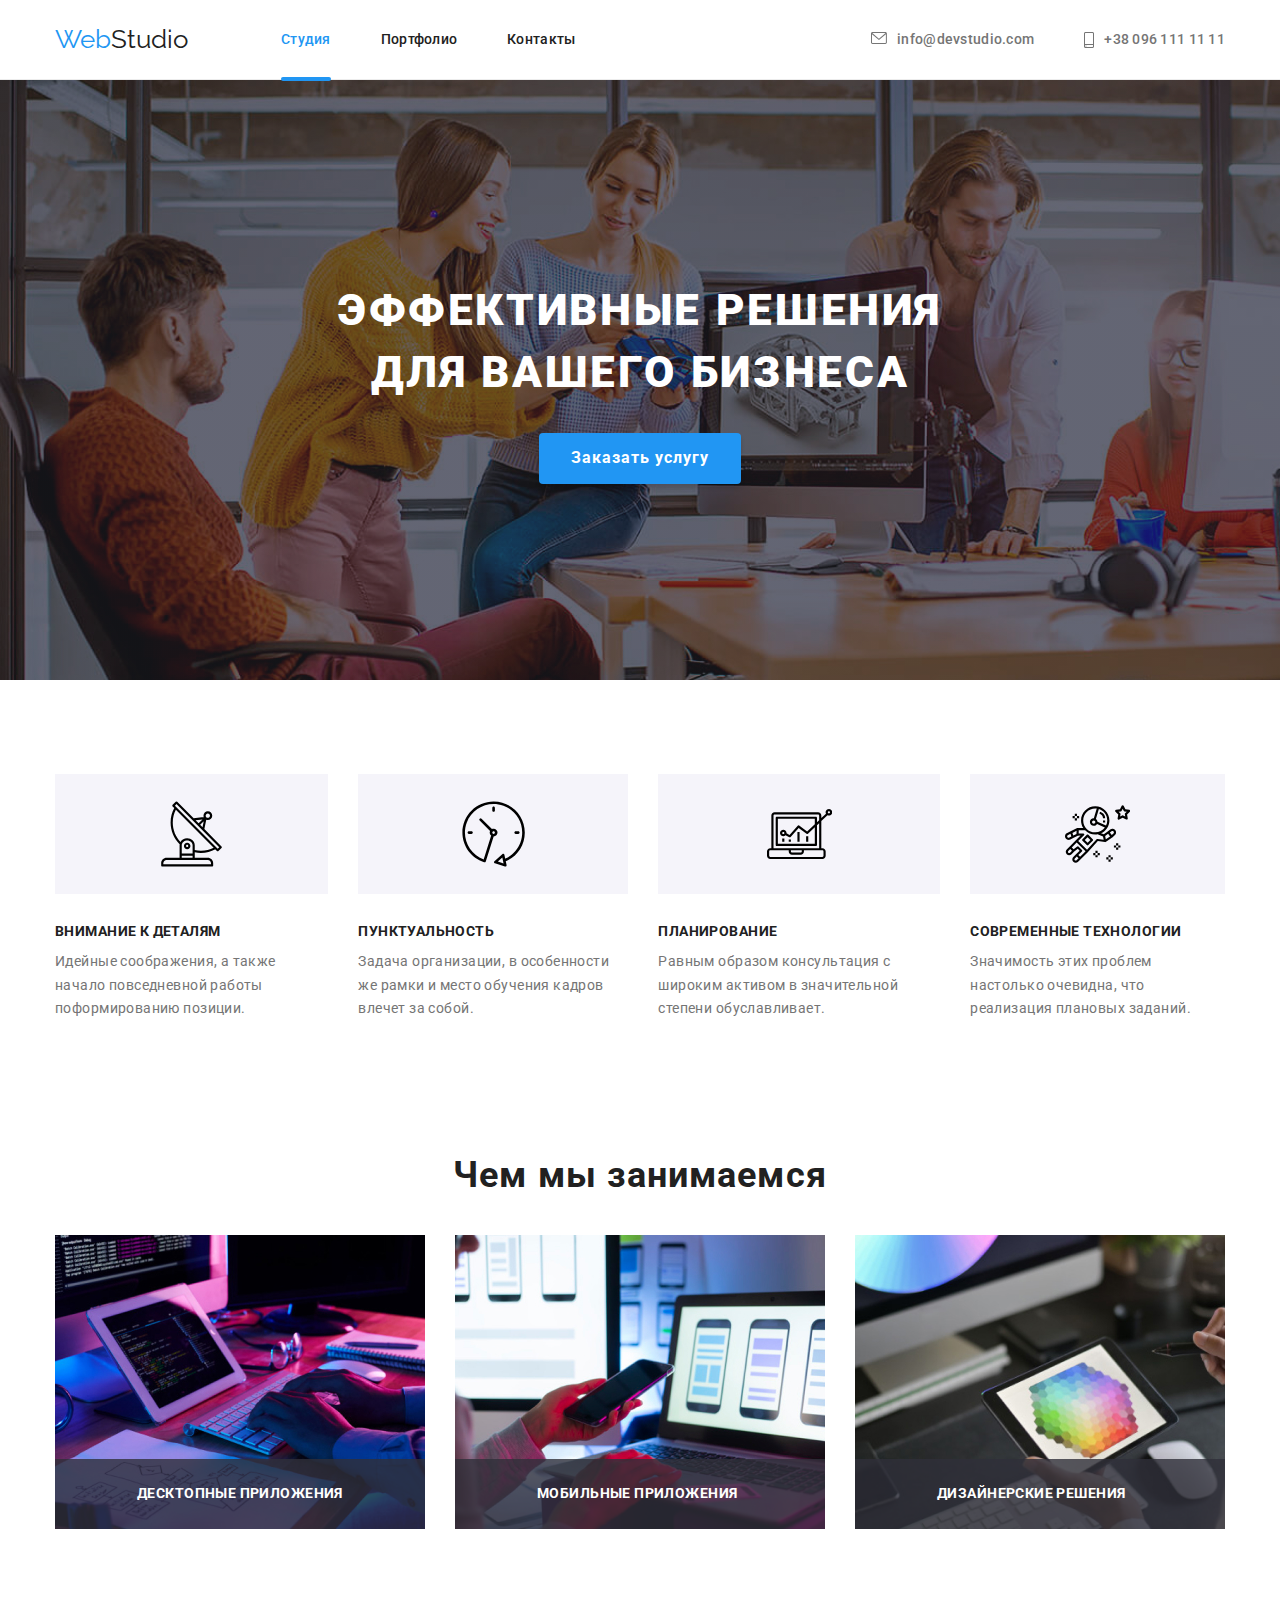
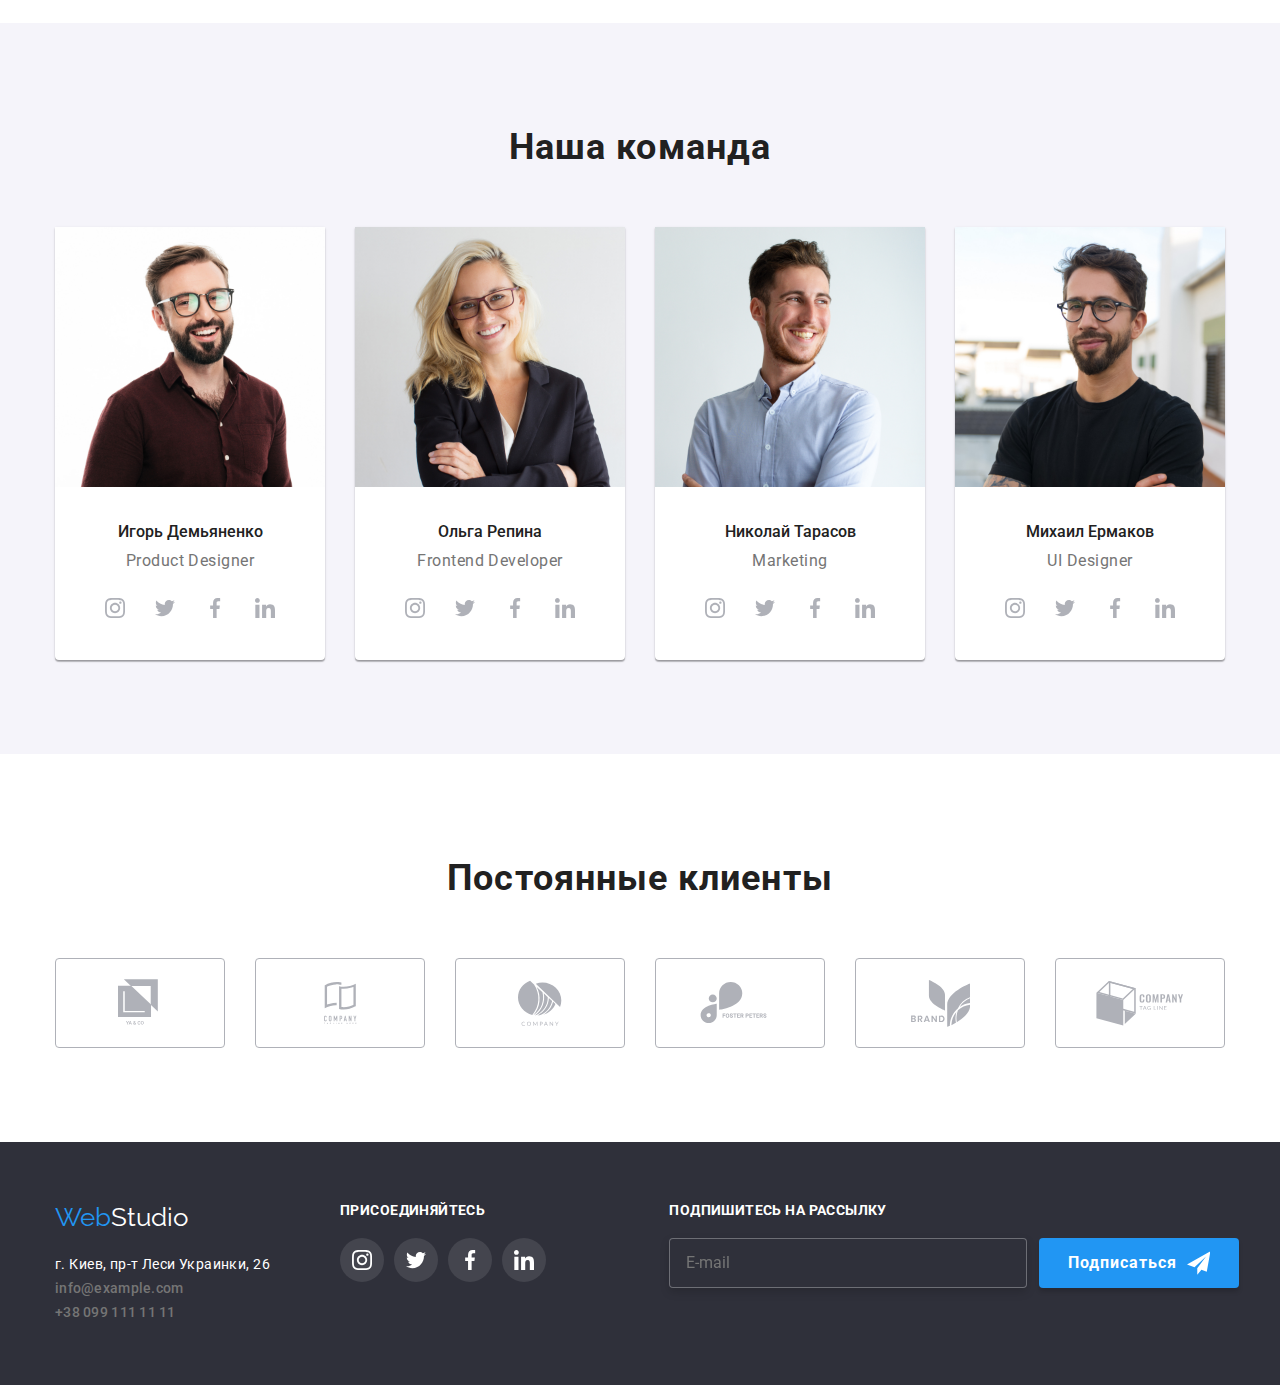
==== commit 9626781d: "commit" ====
--- a/index.html
+++ b/index.html
@@ -8,8 +8,8 @@
       rel="stylesheet">
       <link rel="stylesheet" href="https://cdnjs.cloudflare.com/ajax/libs/modern-normalize/1.0.0/modern-normalize.min.css">
       <link rel="stylesheet" href="./css/main.min.css">
-    <link rel="stylesheet" href="./css/common.css">
-    <link rel="stylesheet" href="./css/main.css">
+    <!-- <link rel="stylesheet" href="./css/common.css">
+    <link rel="stylesheet" href="./css/main.css"> -->
   </head>
   <body class="page">
     <!--header-->
@@ -410,7 +410,7 @@
       </footer>
       <div class="backdrop is-hidden" data-modal>
 
-          </form>
+        
         <div class="modal">
           <button type="button" data-modal-close class="close-modal">
             <svg class="form-close">
@@ -456,7 +456,8 @@
             </label>
             <button type="submit" class="contact-form-button button">Отправить</button>
           </div>
-        </div>
+          </form>
+          </div>
       </div>
 <script src="./js/modal.js"></script>
   </body>
--- a/css/main.min.css
+++ b/css/main.min.css
@@ -1,7 +1,7 @@
-:root{--primary-text-color: #757575;--title-text-color: #212121;--accent-color: #2196f3;--primary-bg-color: #ffffff}.list{margin-top:0px;margin-bottom:0px;padding-left:0px;list-style:none}.link{text-decoration:none}.page{background-color:var(--primary-bg-color);color:var(--primary-text-color);margin:0px;font-family:roboto, sans-serif}.container{width:1200px;padding-right:15px;padding-left:15px;margin-left:auto;margin-right:auto}.item{display:block;position:relative}.section{box-sizing:border-box;margin-top:0px;margin-bottom:0px}.site-nav-link{color:var(--title-text-color)}.site-nav .current{color:var(--accent-color)}.site-nav-link:hover,.site-nav-link:focus{color:var(--accent-color)}.site-nav-right-link{color:var(--primary-text-color)}.site-nav-right-link:hover,.site-nav-right-link:focus{color:var(--accent-color)}/*! modern-normalize v1.0.0 | MIT License | https://github.com/sindresorhus/modern-normalize */*,*::before,*::after{box-sizing:border-box}:root{-moz-tab-size:4;tab-size:4}html{line-height:1.15;-webkit-text-size-adjust:100%}body{margin:0}body{font-family:system-ui,-apple-system,"Segoe UI",Roboto,Helvetica,Arial,sans-serif,"Apple Color Emoji","Segoe UI Emoji"}hr{height:0;color:inherit}abbr[title]{text-decoration:underline dotted}b,strong{font-weight:bolder}code,kbd,samp,pre{font-family:ui-monospace,+.list{margin-top:0px;margin-bottom:0px;padding-left:0px;list-style:none}.link{text-decoration:none}.page{background-color:#fff;color:#757575;margin:0px;font-family:roboto, sans-serif}.container{width:1200px;padding-right:15px;padding-left:15px;margin-left:auto;margin-right:auto}.item{display:block;position:relative}.section{box-sizing:border-box;margin-top:0px;margin-bottom:0px}/*! modern-normalize v1.0.0 | MIT License | https://github.com/sindresorhus/modern-normalize */*,*::before,*::after{box-sizing:border-box}:root{-moz-tab-size:4;tab-size:4}html{line-height:1.15;-webkit-text-size-adjust:100%}body{margin:0}body{font-family:system-ui,-apple-system,"Segoe UI",Roboto,Helvetica,Arial,sans-serif,"Apple Color Emoji","Segoe UI Emoji"}hr{height:0;color:inherit}abbr[title]{text-decoration:underline dotted}b,strong{font-weight:bolder}code,kbd,samp,pre{font-family:ui-monospace,  SFMono-Regular,  Consolas,  'Liberation Mono',  Menlo,- monospace;font-size:1em}small{font-size:80%}sub,sup{font-size:75%;line-height:0;position:relative;vertical-align:baseline}sub{bottom:-0.25em}sup{top:-0.5em}table{text-indent:0;border-color:inherit}button,input,optgroup,select,textarea{font-family:inherit;font-size:100%;line-height:1.15;margin:0}button,select{text-transform:none}button,[type='button'],[type='reset'],[type='submit']{-webkit-appearance:button}::-moz-focus-inner{border-style:none;padding:0}:-moz-focusring{outline:1px dotted ButtonText}:-moz-ui-invalid{box-shadow:none}legend{padding:0}progress{vertical-align:baseline}::-webkit-inner-spin-button,::-webkit-outer-spin-button{height:auto}[type='search']{-webkit-appearance:textfield;outline-offset:-2px}::-webkit-search-decoration{-webkit-appearance:none}::-webkit-file-upload-button{-webkit-appearance:button;font:inherit}summary{display:list-item}.header{width:100%;padding-bottom:24px;padding-top:24px;border-bottom:1px solid #ececec}.header .header-nav{display:flex;justify-content:center;align-items:center}.header .header-nav-menu{display:flex;padding-top:0px;padding-bottom:0px;align-items:center}.header .site-nav{display:flex;position:relative}.header .item:not(:last-child){margin-right:50px}.header .site-nav-link{display:inline-block;color:#212121;font-weight:500;font-size:14px;line-height:1.1;letter-spacing:0.02em;text-decoration:none;transition-duration:250ms;transition-timing-function:cubic-bezier(0.4, 0, 0.2, 1)}.header .site-nav-link:hover,.header .site-nav-link:focus{color:#2196f3}.header .current{color:var(--accent-color)}.header .current::before{content:'';position:absolute;width:100%;height:100%;top:100%;bottom:0;display:block;bottom:0;height:4px;background-color:#2196f3;border-radius:2px;transform:translateY(28px)}.header .site-nav-right{display:flex;margin-left:auto}.header .site-nav-right .item-right+.item-right{margin-left:50px}.header .icon{margin-right:10px;fill:var(--primary-text-color)}.header .site-nav-right-link{display:flex;transition-duration:250ms;transition-timing-function:cubic-bezier(0.4, 0, 0.2, 1);color:var(--primary-text-color);font-style:normal;font-weight:500;font-size:14px;line-height:1.1;letter-spacing:0.02em;text-decoration:none}.header .site-nav-right-link:hover,.header .site-nav-right-link:focus{color:#2196f3}.header .site-nav-right-link:hover .icon,.header .site-nav-right-link:focus .icon{fill:#2196f3}.logo{margin-right:93px;color:var(--accent-color);font-family:Raleway;font-size:26px;line-height:1.2;letter-spacing:3%;text-decoration:none}.footer-logo-span{color:var(--primary-bg-color)}.footer-logo{display:inline-block;margin-bottom:20px;color:var(--accent-color);font-family:Raleway;font-size:26px;line-height:1.2;letter-spacing:3%;text-decoration:none}.header-logo{color:var(--title-text-color)}.logo-list:not(:last-child){margin-right:30px}.section-services{padding-bottom:94px}.section-services .services-container{display:flex;justify-content:center;position:relative}.section-services .services-title{padding-top:0px;padding-bottom:0px;color:#212121;font-weight:700;font-size:36px;line-height:1.67;text-align:center;letter-spacing:0.03em}.section-services .services-list{display:flex;justify-content:center}.section-services .services-list-point{display:flex;position:relative;flex-basis:calc((100%-2 * 30px) / 3)}.section-services .services-list-point:not(:last-child){margin-right:30px}.section-services .services-text{width:370px;height:70px;position:absolute;bottom:0%;font-weight:bold;font-size:14px;line-height:1.14;letter-spacing:0.03em;text-transform:uppercase;padding:27px 82px;margin:0;background-color:rgba(47,48,58,0.8);color:#fff}.clients{padding-bottom:94px;padding-top:94px}.clients-title{margin-top:0px;margin-bottom:50px;padding-top:0px;padding-bottom:0px;color:#212121;font-weight:700;font-size:36px;line-height:1.67;text-align:center;letter-spacing:0.03em}.clients-logo-list{display:flex}.clients-logo{display:flex;justify-content:center;align-items:center;width:170px;height:90px;border:1px solid #afb1b8;border-radius:4px;transition-duration:250ms;transition-timing-function:cubic-bezier(0.4, 0, 0.2, 1);text-decoration:none}.clients-logo:hover,.clients-logo:focus{border:1px var(--accent-color) solid}.clients-logo:hover .clients-svg,.clients-logo:focus .clients-svg{fill:var(--accent-color)}.clients-svg{transition-duration:250ms;transition-timing-function:cubic-bezier(0.4, 0, 0.2, 1);fill:#afb1b8}.button{padding:10px 32px;border:none;border-radius:4px;color:var(--primary-bg-color);background-color:var(--accent-color);font-weight:bold;font-size:16px;line-height:1.9;align-items:center;text-align:center;letter-spacing:0.06em;text-decoration:none;box-shadow:0px 4px 4px 0px rgba(0,0,0,0.15)}.button-portfolio :hover{color:var(--accent-color)}.hero{height:600px;margin-left:auto;margin-right:auto;background:#c4c4c4;background-image:linear-gradient(to right, rgba(47,48,58,0.4), rgba(47,48,58,0.4)),url(../images/hero/growing.jpg);background-size:cover;background-repeat:no-repeat;padding-top:200px;padding-bottom:200px;text-align:center}.hero-title{margin-top:0px;margin-bottom:30px;color:#fff;font-weight:900;font-size:44px;line-height:1.4;text-align:center;letter-spacing:0.06em;text-transform:uppercase}.section-advantages{padding-top:94px;padding-bottom:94px}.advantages{box-sizing:border-box}.advantages-list{display:flex;flex-shrink:0.9;padding-left:0px;text-decoration:none;border-radius:4px}.advantages-list-items:not(:last-child){margin-right:30px}.advantages-list-items{display:block;text-align:center}.advantages-list-items h2{text-align:left;margin-top:0px;margin-bottom:10px;color:var(--title-text-color);font-weight:bold;font-size:14px;line-height:1.1;letter-spacing:0.03em;text-transform:uppercase}.advantages-list-items p{text-align:left;margin-top:0px;margin-bottom:0px;font-size:14px;line-height:1.71;letter-spacing:0.03em}.advantages-list-items a{display:flex;justify-content:center;align-items:center;margin-bottom:30px;height:120px;background-color:#f5f4fa}.section-team{background-color:var(--portfolio-filter-button);padding-bottom:94px;padding-top:94px}.section-team h2{margin-top:0px;margin-bottom:50px;padding-top:0px;padding-bottom:0px;color:#212121;font-weight:700;font-size:36px;line-height:1.67;text-align:center;letter-spacing:0.03em}.team{display:flex;justify-content:center}.team .team-list+.team-list{margin-left:30px}.team-list{width:270px;align-items:center;padding-bottom:30px;background-color:#fff;box-shadow:0px 1px 3px rgba(0,0,0,0.12),0px 1px 1px rgba(0,0,0,0.14),0px 2px 1px rgba(0,0,0,0.2);border-radius:0px 0px 4px 4px}.team h3{color:#212121;text-align:center;margin-top:0px;margin-bottom:0px;padding-top:30px;padding-bottom:10px;font-weight:500;font-size:16px;line-height:1.188}.team p{text-align:center;margin-bottom:0px;margin-top:0px;font-size:16px;line-height:1.2;letter-spacing:0.03em}.icon-list{display:flex;justify-content:space-evenly;align-items:center;margin-top:16px;padding-right:32px;padding-left:32px}.team-svg{fill:#afb1b8;transition-timing-function:cubic-bezier(0.4, 0, 0.2, 1);transition-duration:250ms}.team-svg:hover,.team-svg:focus{fill:#fff}.team-icon{display:flex;justify-content:center;align-items:center;transition-duration:250ms;transition-timing-function:cubic-bezier(0.4, 0, 0.2, 1);width:44px;height:44px;border-radius:50%}.team-icon:hover,.team-icon:focus{background-color:#2196f3}.team-icon:hover .team-svg,.team-icon:hover .team-svg,.team-icon:focus .team-svg,.team-icon:focus .team-svg{fill:#fff}.footer{padding-bottom:60px;padding-top:60px;background-color:#2f303a}.footer-container{display:flex}.footer .footer-list{display:inline-block}.footer .footer-list:nth-child(-n+2){margin-bottom:0px}.footer .footer-contacts{text-decoration:none;color:var(--primary-text-color);font-weight:500;font-size:14px;line-height:1.1;letter-spacing:0.02em}.footer-center{display:inline-block;margin-left:auto;margin-left:70px}.footer-center-list{display:flex;justify-content:center;align-items:center;margin-top:20px}.footer-social:not(:last-child){margin-right:10px}.footer-icon{background-color:rgba(255,255,255,0.1);display:flex;justify-content:center;align-items:center;width:44px;height:44px;border-radius:50%;transition-duration:250ms;transition-timing-function:cubic-bezier(0.4, 0, 0.2, 1)}.footer-icon:hover,.footer-icon:focus{background-color:#2196f3}.footer-icon .footer-svg{fill:var(--primary-bg-color)}.footer-right{display:flex;width:47.5%;margin-left:auto}.text-right-container{justify-content:center;align-items:center}.footer-form{display:flex}.button-container{display:flex;justify-content:space-between;align-items:center}.footer-button{display:flex;text-align:center;width:200px;height:50px;padding:10px 29px}.footer-button .icon-send{align-items:center;width:24px;height:24px;fill:#fff;margin-left:10px}.footer-mail{width:358px;padding:15px 16px;margin-right:12px;margin-top:20px;background-color:#2f303a;border:1px solid rgba(255,255,255,0.3);box-sizing:border-box;filter:drop-shadow(0px 4px 4px rgba(0,0,0,0.15));border-radius:4px;color:var(--portfolio-filter-button)}.adress{font-style:normal;font-size:14px;line-height:1.7;letter-spacing:0.03em;color:rgba(255,255,255,0.6)}.location{font-size:14px;line-height:1.7;letter-spacing:0.03em;color:#ffffff}.location-link{text-decoration:none}.offer{justify-content:space-between;display:flex;flex-wrap:wrap}.offer a{text-decoration:none}.offer-item{border:1px solid #eeeeee;width:370px;margin-right:30px;margin-bottom:30px}.offer-item:nth-child(3n){margin-right:0px}.offer-item:hover{box-shadow:0px 1px 1px rgba(0,0,0,0.12),0px 4px 4px rgba(0,0,0,0.06),1px 4px 6px rgba(0,0,0,0.16)}.offer-item:hover .offer-overlay::before,.offer-item:hover .offer-overlay-text-container{opacity:1;transform:translateY(0)}.offer-overlay{display:flex;position:relative;overflow:hidden}.offer-overlay:before{display:inline-block;position:absolute;content:'';width:100%;height:100%;background-color:rgba(33,150,243,0.9);opacity:1;transform:translateY(100%);transition:transform 250ms cubic-bezier(0.4, 0, 0.2, 1)}.offer-title{font-weight:bold;font-size:18px;line-height:2;letter-spacing:0.06em;color:#212121;text-decoration:none;margin:0}.offer-overlay-text-container{display:block;position:absolute;justify-content:center;padding:64px 24px;top:0;left:0;width:322px;height:168px;align-items:center;font-style:normal;font-weight:normal;font-size:18px;line-height:1.56;color:var(--primary-bg-color);letter-spacing:0.03em;transform:translateY(100%);transition:transform 250ms cubic-bezier(0.4, 0, 0.2, 1);opacity:0}.offer-text{padding:20px 24px}.offer-text p{font-weight:normal;font-size:16px;line-height:1.9px;letter-spacing:0.03em;color:#757575}.portfolio{padding-bottom:94px;padding-top:94px}.filter-list{justify-content:center;display:flex;margin-bottom:50px}.filter-list-item:not(:last-child){margin-right:9px}.filter-button{padding:6px 22px;border:0px;border-radius:4px;font-family:roboto, sans-serif;font-weight:500;font-size:16px;line-height:1.62;letter-spacing:0.03em;color:#212121;background-color:#f5f4fa}.filter-button:hover,.filter-button:focus{background-color:#2196f3;color:#fff;box-shadow:0px 3px 1px rgba(0,0,0,0.1),0px 1px 2px rgba(0,0,0,0.08),0px 2px 2px rgba(0,0,0,0.12)}.hiden-title{display:none}.footer-center-title,.footer-title-right{font-weight:bold;margin-top:0px;margin-bottom:0px;font-size:14px;line-height:1.143;letter-spacing:0.03em;color:var(--primary-bg-color);text-transform:uppercase}.backdrop{position:fixed;top:0;left:0;width:100%;height:100%;background-color:rgba(0,0,0,0.2);transition:all 1000ms linear}.modal{position:absolute;top:50%;left:50%;transform:translate(-50%, -50%);width:528px;height:581px;background-color:#fff}.close-modal{position:absolute;top:8px;right:8px;width:30px;height:30px;background-color:transparent;border:1px solid rgba(0,0,0,0.1);border-radius:50%;cursor:pointer}.close-modal:hover .form-close,.close-modal:focus .form-close{fill:#2196f3}.contact-form{display:flex;flex-direction:column;align-items:center;width:528px;padding:40px 40px;margin:auto}.contact-form .contact-form-message{height:120px;padding:12px 16px;resize:none;color:rgba(117,117,117,0.5)}.contact-form-title{color:var(--title-text-color);margin:0;margin-bottom:30px;font-weight:bold;font-size:20px;line-height:1.15;text-align:center;letter-spacing:0.03em}.contact-form-button{display:block;text-align:center;margin-top:30px;margin-right:auto;margin-left:auto;width:200px;height:50px}.contact-form-checkbox{width:448px}.contact-form-checkbox:checked+.user-policy-icon::before{background-image:url(../images/check.svg)}.contact-form-input,.contact-form-message{margin-right:auto;margin-left:auto;width:100%;height:40px;padding-left:42px;border:1px solid rgba(33,33,33,0.2);box-sizing:border-box;border-radius:4px;margin-bottom:10px}.contact-form-input:hover,.contact-form-input:focus,.contact-form-message:hover,.contact-form-message:focus{outline:none;border-color:var(--accent-color);transition-duration:250ms;transition-timing-function:cubic-bezier(0.4, 0, 0.2, 1)}.contact-form-input:focus ~ .form-icon,.contact-form-input:hover ~ .form-icon{fill:#2196f3}.is-hidden{opacity:0;visibility:hidden;pointer-events:none}.form-section{position:relative;width:100%;z-index:1}.policy-text{display:inline;position:absolute;font-weight:normal;font-size:14px;line-height:1.71;letter-spacing:0.03em;margin-left:25px}.policy-link{color:var(--accent-color)}.text-description{margin:0;margin-bottom:4px;font-family:Roboto;font-style:normal;font-weight:normal;font-size:12px;line-height:1.15;letter-spacing:0.01em}.form-icon{display:block;position:absolute;top:50%;left:12px;transform:translateY(-25%)}.form-close{display:flex;position:absolute;top:5px;left:5px;overflow:hidden;width:18px;height:18px}.visually-hiden{position:absolute;clip:rect(1px 1px 1px 1px);clip:rect(1px 1px 1px 1px);padding:0;border:0;height:1px;width:1px;overflow:hidden}.user-policy-icon{display:flex;align-items:center}.user-policy-icon::before{display:flex;position:absolute;content:'';width:16px;height:15px;background-image:url(../images/check2.svg)}
+ monospace;font-size:1em}small{font-size:80%}sub,sup{font-size:75%;line-height:0;position:relative;vertical-align:baseline}sub{bottom:-0.25em}sup{top:-0.5em}table{text-indent:0;border-color:inherit}button,input,optgroup,select,textarea{font-family:inherit;font-size:100%;line-height:1.15;margin:0}button,select{text-transform:none}button,[type='button'],[type='reset'],[type='submit']{-webkit-appearance:button}::-moz-focus-inner{border-style:none;padding:0}:-moz-focusring{outline:1px dotted ButtonText}:-moz-ui-invalid{box-shadow:none}legend{padding:0}progress{vertical-align:baseline}::-webkit-inner-spin-button,::-webkit-outer-spin-button{height:auto}[type='search']{-webkit-appearance:textfield;outline-offset:-2px}::-webkit-search-decoration{-webkit-appearance:none}::-webkit-file-upload-button{-webkit-appearance:button;font:inherit}summary{display:list-item}.logo{margin-right:93px;color:#2196f3;font-family:Raleway;font-size:26px;line-height:1.2;letter-spacing:3%;text-decoration:none}.logo-list:not(:last-child){margin-right:30px}.footer-logo{display:inline-block;margin-bottom:20px;color:#2196f3;font-family:Raleway;font-size:26px;line-height:1.2;letter-spacing:3%;text-decoration:none}.footer-logo-span{color:#fff}.header-logo{color:#212121}.logo-list:not(:last-child){margin-right:30px}.header{width:100%;padding-bottom:24px;padding-top:24px;border-bottom:1px solid #ececec}.header .header-nav{display:flex;justify-content:center;align-items:center}.header .header-nav-menu{display:flex;padding-top:0px;padding-bottom:0px;align-items:center}.header .site-nav{display:flex;position:relative}.header .item:not(:last-child){margin-right:50px}.header .site-nav-link{display:inline-block;color:#212121;font-weight:500;font-size:14px;line-height:1.1;letter-spacing:0.02em;text-decoration:none;transition-duration:250ms;transition-timing-function:cubic-bezier(0.4, 0, 0.2, 1)}.header .site-nav-link:hover,.header .site-nav-link:focus{color:#2196f3}.header .current{color:#2196f3}.header .current::before{content:'';position:absolute;width:100%;height:100%;top:100%;bottom:0;display:block;bottom:0;height:4px;background-color:#2196f3;border-radius:2px;transform:translateY(28px)}.header .site-nav-right{display:flex;margin-left:auto}.header .site-nav-right .item-right+.item-right{margin-left:50px}.header .icon{margin-right:10px;fill:#757575}.header .site-nav-right-link{display:flex;transition-duration:250ms;transition-timing-function:cubic-bezier(0.4, 0, 0.2, 1);color:#757575;font-style:normal;font-weight:500;font-size:14px;line-height:1.1;letter-spacing:0.02em;text-decoration:none}.header .site-nav-right-link:hover,.header .site-nav-right-link:focus{color:#2196f3}.header .site-nav-right-link:hover .icon,.header .site-nav-right-link:focus .icon{fill:#2196f3}.section-services{padding-bottom:94px}.section-services .services-container{display:flex;justify-content:center;position:relative}.section-services .services-title{padding-top:0px;padding-bottom:0px;color:#212121;font-weight:700;font-size:36px;line-height:1.67;text-align:center;letter-spacing:0.03em}.section-services .services-list{display:flex;justify-content:center}.section-services .services-list-point{display:flex;position:relative;flex-basis:calc((100%-2 * 30px) / 3)}.section-services .services-list-point:not(:last-child){margin-right:30px}.section-services .services-text{width:370px;height:70px;position:absolute;bottom:0%;font-weight:bold;font-size:14px;line-height:1.14;letter-spacing:0.03em;text-transform:uppercase;padding:27px 82px;margin:0;background-color:rgba(47,48,58,0.8);color:#fff}.clients{padding-bottom:94px;padding-top:94px}.clients-title{margin-top:0px;margin-bottom:50px;padding-top:0px;padding-bottom:0px;color:#212121;font-weight:700;font-size:36px;line-height:1.67;text-align:center;letter-spacing:0.03em}.clients-logo-list{display:flex}.clients-logo{display:flex;justify-content:center;align-items:center;width:170px;height:90px;border:1px solid #afb1b8;border-radius:4px;transition-duration:250ms;transition-timing-function:cubic-bezier(0.4, 0, 0.2, 1);text-decoration:none}.clients-logo:hover,.clients-logo:focus{border:1px #2196f3 solid}.clients-logo:hover .clients-svg,.clients-logo:focus .clients-svg{fill:#2196f3}.clients-svg{transition-duration:250ms;transition-timing-function:cubic-bezier(0.4, 0, 0.2, 1);fill:#afb1b8}.button{padding:10px 32px;border:none;border-radius:4px;color:#fff;background-color:#2196f3;font-weight:bold;font-size:16px;line-height:1.9;align-items:center;text-align:center;letter-spacing:0.06em;text-decoration:none;box-shadow:0px 4px 4px 0px rgba(0,0,0,0.15)}.hero{height:600px;margin-left:auto;margin-right:auto;background:#c4c4c4;background-image:linear-gradient(to right, rgba(47,48,58,0.4), rgba(47,48,58,0.4)),url(../images/hero/growing.jpg);background-size:cover;background-repeat:no-repeat;padding-top:200px;padding-bottom:200px;text-align:center}.hero-title{margin-top:0px;margin-bottom:30px;color:#fff;font-weight:900;font-size:44px;line-height:1.4;text-align:center;letter-spacing:0.06em;text-transform:uppercase}.section-advantages{padding-top:94px;padding-bottom:94px}.advantages{box-sizing:border-box}.advantages-list{display:flex;flex-shrink:0.9;padding-left:0px;text-decoration:none;border-radius:4px}.advantages-list-items:not(:last-child){margin-right:30px}.advantages-list-items{display:block;text-align:center}.advantages-list-items h2{text-align:left;margin-top:0px;margin-bottom:10px;color:#212121;font-weight:bold;font-size:14px;line-height:1.1;letter-spacing:0.03em;text-transform:uppercase}.advantages-list-items p{text-align:left;margin-top:0px;margin-bottom:0px;font-size:14px;line-height:1.71;letter-spacing:0.03em}.advantages-list-items a{display:flex;justify-content:center;align-items:center;margin-bottom:30px;height:120px;background-color:#f5f4fa}.section-team{background-color:#f5f4fa;padding-bottom:94px;padding-top:94px}.section-team h2{margin-top:0px;margin-bottom:50px;padding-top:0px;padding-bottom:0px;color:#212121;font-weight:700;font-size:36px;line-height:1.67;text-align:center;letter-spacing:0.03em}.team{display:flex;justify-content:center}.team .team-list+.team-list{margin-left:30px}.team-list{width:270px;align-items:center;padding-bottom:30px;background-color:#fff;box-shadow:0px 1px 3px rgba(0,0,0,0.12),0px 1px 1px rgba(0,0,0,0.14),0px 2px 1px rgba(0,0,0,0.2);border-radius:0px 0px 4px 4px}.team h3{color:#212121;text-align:center;margin-top:0px;margin-bottom:0px;padding-top:30px;padding-bottom:10px;font-weight:500;font-size:16px;line-height:1.188}.team p{text-align:center;margin-bottom:0px;margin-top:0px;font-size:16px;line-height:1.2;letter-spacing:0.03em}.icon-list{display:flex;justify-content:space-evenly;align-items:center;margin-top:16px;padding-right:32px;padding-left:32px}.team-svg{fill:#afb1b8;transition-timing-function:cubic-bezier(0.4, 0, 0.2, 1);transition-duration:250ms}.team-svg:hover,.team-svg:focus{fill:#fff}.team-icon{display:flex;justify-content:center;align-items:center;transition-duration:250ms;transition-timing-function:cubic-bezier(0.4, 0, 0.2, 1);width:44px;height:44px;border-radius:50%}.team-icon:hover,.team-icon:focus{background-color:#2196f3}.team-icon:hover .team-svg,.team-icon:hover .team-svg,.team-icon:focus .team-svg,.team-icon:focus .team-svg{fill:#fff}.footer{padding-bottom:60px;padding-top:60px;background-color:#2f303a}.footer-container{display:flex}.footer .footer-list{display:inline-block}.footer .footer-list:nth-child(-n+2){margin-bottom:0px}.footer .footer-contacts{text-decoration:none;color:#757575;font-weight:500;font-size:14px;line-height:1.1;letter-spacing:0.02em}.footer-center{display:inline-block;margin-left:auto;margin-left:70px}.footer-center-list{display:flex;justify-content:center;align-items:center;margin-top:20px}.footer-social:not(:last-child){margin-right:10px}.footer-icon{background-color:rgba(255,255,255,0.1);display:flex;justify-content:center;align-items:center;width:44px;height:44px;border-radius:50%;transition-duration:250ms;transition-timing-function:cubic-bezier(0.4, 0, 0.2, 1)}.footer-icon:hover,.footer-icon:focus{background-color:#2196f3}.footer-icon .footer-svg{fill:#fff}.footer-right{display:flex;width:47.5%;margin-left:auto}.text-right-container{justify-content:center;align-items:center}.footer-form{display:flex}.button-container{display:flex;justify-content:space-between;align-items:center}.footer-button{display:flex;text-align:center;width:200px;height:50px;padding:10px 29px}.footer-button .icon-send{align-items:center;width:24px;height:24px;fill:#fff;margin-left:10px}.footer-mail{width:358px;padding:15px 16px;margin-right:12px;margin-top:20px;background-color:#2f303a;border:1px solid rgba(255,255,255,0.3);box-sizing:border-box;filter:drop-shadow(0px 4px 4px rgba(0,0,0,0.15));border-radius:4px;color:#f5f4fa}.adress{font-style:normal;font-size:14px;line-height:1.7;letter-spacing:0.03em;color:rgba(255,255,255,0.6)}.location{font-size:14px;line-height:1.7;letter-spacing:0.03em;color:#ffffff}.location-link{text-decoration:none}.footer-center-title,.footer-title-right{font-weight:bold;margin-top:0px;margin-bottom:0px;font-size:14px;line-height:1.143;letter-spacing:0.03em;color:#fff;text-transform:uppercase}.backdrop{position:fixed;top:0;left:0;width:100%;height:100%;background-color:rgba(0,0,0,0.2);transition:all 1000ms linear}.modal{position:absolute;top:50%;left:50%;transform:translate(-50%, -50%);width:528px;height:581px;background-color:#fff}.close-modal{position:absolute;top:8px;right:8px;width:30px;height:30px;background-color:transparent;border:1px solid rgba(0,0,0,0.1);border-radius:50%;cursor:pointer}.close-modal:hover .form-close,.close-modal:focus .form-close{fill:#2196f3}.contact-form{display:flex;flex-direction:column;align-items:center;width:528px;padding:40px 40px;margin:auto}.contact-form .contact-form-message{height:120px;padding:12px 16px;resize:none;color:rgba(117,117,117,0.5)}.contact-form-title{color:var(--title-text-color);margin:0;margin-bottom:30px;font-weight:bold;font-size:20px;line-height:1.15;text-align:center;letter-spacing:0.03em}.contact-form-button{display:block;text-align:center;margin-top:30px;margin-right:auto;margin-left:auto;width:200px;height:50px}.contact-form-checkbox{width:448px}.contact-form-checkbox:checked+.user-policy-icon::before{background-image:url(../images/check.svg)}.contact-form-input,.contact-form-message{margin-right:auto;margin-left:auto;width:100%;height:40px;padding-left:42px;border:1px solid rgba(33,33,33,0.2);box-sizing:border-box;border-radius:4px;margin-bottom:10px}.contact-form-input:hover,.contact-form-input:focus,.contact-form-message:hover,.contact-form-message:focus{outline:none;border-color:#2196f3;transition-duration:250ms;transition-timing-function:cubic-bezier(0.4, 0, 0.2, 1)}.contact-form-input:focus ~ .form-icon,.contact-form-input:hover ~ .form-icon{fill:#2196f3}.is-hidden{opacity:0;visibility:hidden;pointer-events:none}.form-section{position:relative;width:100%;z-index:1}.policy-text{display:inline;position:absolute;font-weight:normal;font-size:14px;line-height:1.71;letter-spacing:0.03em;margin-left:25px}.policy-link{color:#2196f3}.text-description{margin:0;margin-bottom:4px;font-family:Roboto;font-style:normal;font-weight:normal;font-size:12px;line-height:1.15;letter-spacing:0.01em}.form-icon{display:block;position:absolute;top:50%;left:12px;transform:translateY(-25%)}.form-close{display:flex;position:absolute;top:5px;left:5px;overflow:hidden;width:18px;height:18px}.visually-hiden{position:absolute;clip:rect(1px 1px 1px 1px);clip:rect(1px 1px 1px 1px);padding:0;border:0;height:1px;width:1px;overflow:hidden}.user-policy-icon{display:flex;align-items:center}.user-policy-icon::before{display:flex;position:absolute;content:'';width:16px;height:15px;background-image:url(../images/check2.svg)}
 /*# sourceMappingURL=main.min.css.map */--- a/css/main.css
+++ b/css/main.css
@@ -1,10 +1,3 @@
-:root {
-  --primary-text-color: #757575;
-  --title-text-color: #212121;
-  --accent-color: #2196f3;
-  --primary-bg-color: #ffffff;
-}
-
 .list {
   margin-top: 0px;
   margin-bottom: 0px;
@@ -17,8 +10,8 @@
 }
 
 .page {
-  background-color: var(--primary-bg-color);
-  color: var(--primary-text-color);
+  background-color: #ffffff;
+  color: #757575;
   margin: 0px;
   font-family: roboto, sans-serif;
 }
@@ -40,29 +33,6 @@
   box-sizing: border-box;
   margin-top: 0px;
   margin-bottom: 0px;
-}
-
-/* Site nav */
-.site-nav-link {
-  color: var(--title-text-color);
-}
-
-.site-nav .current {
-  color: var(--accent-color);
-}
-
-.site-nav-link:hover,
-.site-nav-link:focus {
-  color: var(--accent-color);
-}
-
-.site-nav-right-link {
-  color: var(--primary-text-color);
-}
-
-.site-nav-right-link:hover,
-.site-nav-right-link:focus {
-  color: var(--accent-color);
 }
 
 /*! modern-normalize v1.0.0 | MIT License | https://github.com/sindresorhus/modern-normalize */
@@ -338,6 +308,43 @@
   display: list-item;
 }
 
+.logo {
+  margin-right: 93px;
+  color: #2196f3;
+  font-family: Raleway;
+  font-size: 26px;
+  line-height: 1.2;
+  letter-spacing: 3%;
+  text-decoration: none;
+}
+
+.logo-list:not(:last-child) {
+  margin-right: 30px;
+}
+
+.footer-logo {
+  display: inline-block;
+  margin-bottom: 20px;
+  color: #2196f3;
+  font-family: Raleway;
+  font-size: 26px;
+  line-height: 1.2;
+  letter-spacing: 3%;
+  text-decoration: none;
+}
+
+.footer-logo-span {
+  color: #ffffff;
+}
+
+.header-logo {
+  color: #212121;
+}
+
+.logo-list:not(:last-child) {
+  margin-right: 30px;
+}
+
 .header {
   width: 100%;
   padding-bottom: 24px;
@@ -384,7 +391,7 @@
 }
 
 .header .current {
-  color: var(--accent-color);
+  color: #2196f3;
 }
 
 .header .current::before {
@@ -413,14 +420,14 @@
 
 .header .icon {
   margin-right: 10px;
-  fill: var(--primary-text-color);
+  fill: #757575;
 }
 
 .header .site-nav-right-link {
   display: flex;
   transition-duration: 250ms;
   transition-timing-function: cubic-bezier(0.4, 0, 0.2, 1);
-  color: var(--primary-text-color);
+  color: #757575;
   font-style: normal;
   font-weight: 500;
   font-size: 14px;
@@ -435,39 +442,6 @@
 
 .header .site-nav-right-link:hover .icon, .header .site-nav-right-link:focus .icon {
   fill: #2196f3;
-}
-
-.logo {
-  margin-right: 93px;
-  color: var(--accent-color);
-  font-family: Raleway;
-  font-size: 26px;
-  line-height: 1.2;
-  letter-spacing: 3%;
-  text-decoration: none;
-}
-
-.footer-logo-span {
-  color: var(--primary-bg-color);
-}
-
-.footer-logo {
-  display: inline-block;
-  margin-bottom: 20px;
-  color: var(--accent-color);
-  font-family: Raleway;
-  font-size: 26px;
-  line-height: 1.2;
-  letter-spacing: 3%;
-  text-decoration: none;
-}
-
-.header-logo {
-  color: var(--title-text-color);
-}
-
-.logo-list:not(:last-child) {
-  margin-right: 30px;
 }
 
 .section-services {
@@ -558,11 +532,11 @@
 }
 
 .clients-logo:hover, .clients-logo:focus {
-  border: 1px var(--accent-color) solid;
+  border: 1px #2196f3 solid;
 }
 
 .clients-logo:hover .clients-svg, .clients-logo:focus .clients-svg {
-  fill: var(--accent-color);
+  fill: #2196f3;
 }
 
 .clients-svg {
@@ -575,8 +549,8 @@
   padding: 10px 32px;
   border: none;
   border-radius: 4px;
-  color: var(--primary-bg-color);
-  background-color: var(--accent-color);
+  color: #ffffff;
+  background-color: #2196f3;
   font-weight: bold;
   font-size: 16px;
   line-height: 1.9;
@@ -585,10 +559,6 @@
   letter-spacing: 0.06em;
   text-decoration: none;
   box-shadow: 0px 4px 4px 0px rgba(0, 0, 0, 0.15);
-}
-
-.button-portfolio :hover {
-  color: var(--accent-color);
 }
 
 .hero {
@@ -646,7 +616,7 @@
   text-align: left;
   margin-top: 0px;
   margin-bottom: 10px;
-  color: var(--title-text-color);
+  color: #212121;
   font-weight: bold;
   font-size: 14px;
   line-height: 1.1;
@@ -673,7 +643,7 @@
 }
 
 .section-team {
-  background-color: var(--portfolio-filter-button);
+  background-color: #f5f4fa;
   padding-bottom: 94px;
   padding-top: 94px;
 }
@@ -790,7 +760,7 @@
 
 .footer .footer-contacts {
   text-decoration: none;
-  color: var(--primary-text-color);
+  color: #757575;
   font-weight: 500;
   font-size: 14px;
   line-height: 1.1;
@@ -831,7 +801,7 @@
 }
 
 .footer-icon .footer-svg {
-  fill: var(--primary-bg-color);
+  fill: #ffffff;
 }
 
 .footer-right {
@@ -881,7 +851,7 @@
   box-sizing: border-box;
   filter: drop-shadow(0px 4px 4px rgba(0, 0, 0, 0.15));
   border-radius: 4px;
-  color: var(--portfolio-filter-button);
+  color: #f5f4fa;
 }
 
 .adress {
@@ -901,136 +871,6 @@
 
 .location-link {
   text-decoration: none;
-}
-
-.offer {
-  justify-content: space-between;
-  display: flex;
-  flex-wrap: wrap;
-}
-
-.offer a {
-  text-decoration: none;
-}
-
-.offer-item {
-  border: 1px solid #eeeeee;
-  width: 370px;
-  margin-right: 30px;
-  margin-bottom: 30px;
-}
-
-.offer-item:nth-child(3n) {
-  margin-right: 0px;
-}
-
-.offer-item:hover {
-  box-shadow: 0px 1px 1px rgba(0, 0, 0, 0.12), 0px 4px 4px rgba(0, 0, 0, 0.06), 1px 4px 6px rgba(0, 0, 0, 0.16);
-}
-
-.offer-item:hover .offer-overlay::before,
-.offer-item:hover .offer-overlay-text-container {
-  opacity: 1;
-  transform: translateY(0);
-}
-
-.offer-overlay {
-  display: flex;
-  position: relative;
-  overflow: hidden;
-}
-
-.offer-overlay:before {
-  display: inline-block;
-  position: absolute;
-  content: '';
-  width: 100%;
-  height: 100%;
-  background-color: rgba(33, 150, 243, 0.9);
-  opacity: 1;
-  transform: translateY(100%);
-  transition: transform 250ms cubic-bezier(0.4, 0, 0.2, 1);
-}
-
-.offer-title {
-  font-weight: bold;
-  font-size: 18px;
-  line-height: 2;
-  letter-spacing: 0.06em;
-  color: #212121;
-  text-decoration: none;
-  margin: 0;
-}
-
-.offer-overlay-text-container {
-  display: block;
-  position: absolute;
-  justify-content: center;
-  padding: 64px 24px;
-  top: 0;
-  left: 0;
-  width: 322px;
-  height: 168px;
-  align-items: center;
-  font-style: normal;
-  font-weight: normal;
-  font-size: 18px;
-  line-height: 1.56;
-  color: var(--primary-bg-color);
-  letter-spacing: 0.03em;
-  transform: translateY(100%);
-  transition: transform 250ms cubic-bezier(0.4, 0, 0.2, 1);
-  opacity: 0;
-}
-
-.offer-text {
-  padding: 20px 24px;
-}
-
-.offer-text p {
-  font-weight: normal;
-  font-size: 16px;
-  line-height: 1.9px;
-  letter-spacing: 0.03em;
-  color: #757575;
-}
-
-.portfolio {
-  padding-bottom: 94px;
-  padding-top: 94px;
-}
-
-.filter-list {
-  justify-content: center;
-  display: flex;
-  margin-bottom: 50px;
-}
-
-.filter-list-item:not(:last-child) {
-  margin-right: 9px;
-}
-
-.filter-button {
-  padding: 6px 22px;
-  border: 0px;
-  border-radius: 4px;
-  font-family: roboto, sans-serif;
-  font-weight: 500;
-  font-size: 16px;
-  line-height: 1.62;
-  letter-spacing: 0.03em;
-  color: #212121;
-  background-color: #f5f4fa;
-}
-
-.filter-button:hover, .filter-button:focus {
-  background-color: #2196f3;
-  color: #ffffff;
-  box-shadow: 0px 3px 1px rgba(0, 0, 0, 0.1), 0px 1px 2px rgba(0, 0, 0, 0.08), 0px 2px 2px rgba(0, 0, 0, 0.12);
-}
-
-.hiden-title {
-  display: none;
 }
 
 .footer-center-title,
@@ -1041,7 +881,7 @@
   font-size: 14px;
   line-height: 1.143;
   letter-spacing: 0.03em;
-  color: var(--primary-bg-color);
+  color: #ffffff;
   text-transform: uppercase;
 }
 
@@ -1062,7 +902,7 @@
   transform: translate(-50%, -50%);
   width: 528px;
   height: 581px;
-  background-color: #fff;
+  background-color: #ffffff;
 }
 
 .close-modal {
@@ -1141,7 +981,7 @@
 
 .contact-form-input:hover, .contact-form-input:focus, .contact-form-message:hover, .contact-form-message:focus {
   outline: none;
-  border-color: var(--accent-color);
+  border-color: #2196f3;
   transition-duration: 250ms;
   transition-timing-function: cubic-bezier(0.4, 0, 0.2, 1);
 }
@@ -1174,7 +1014,7 @@
 }
 
 .policy-link {
-  color: var(--accent-color);
+  color: #2196f3;
 }
 
 .text-description {
